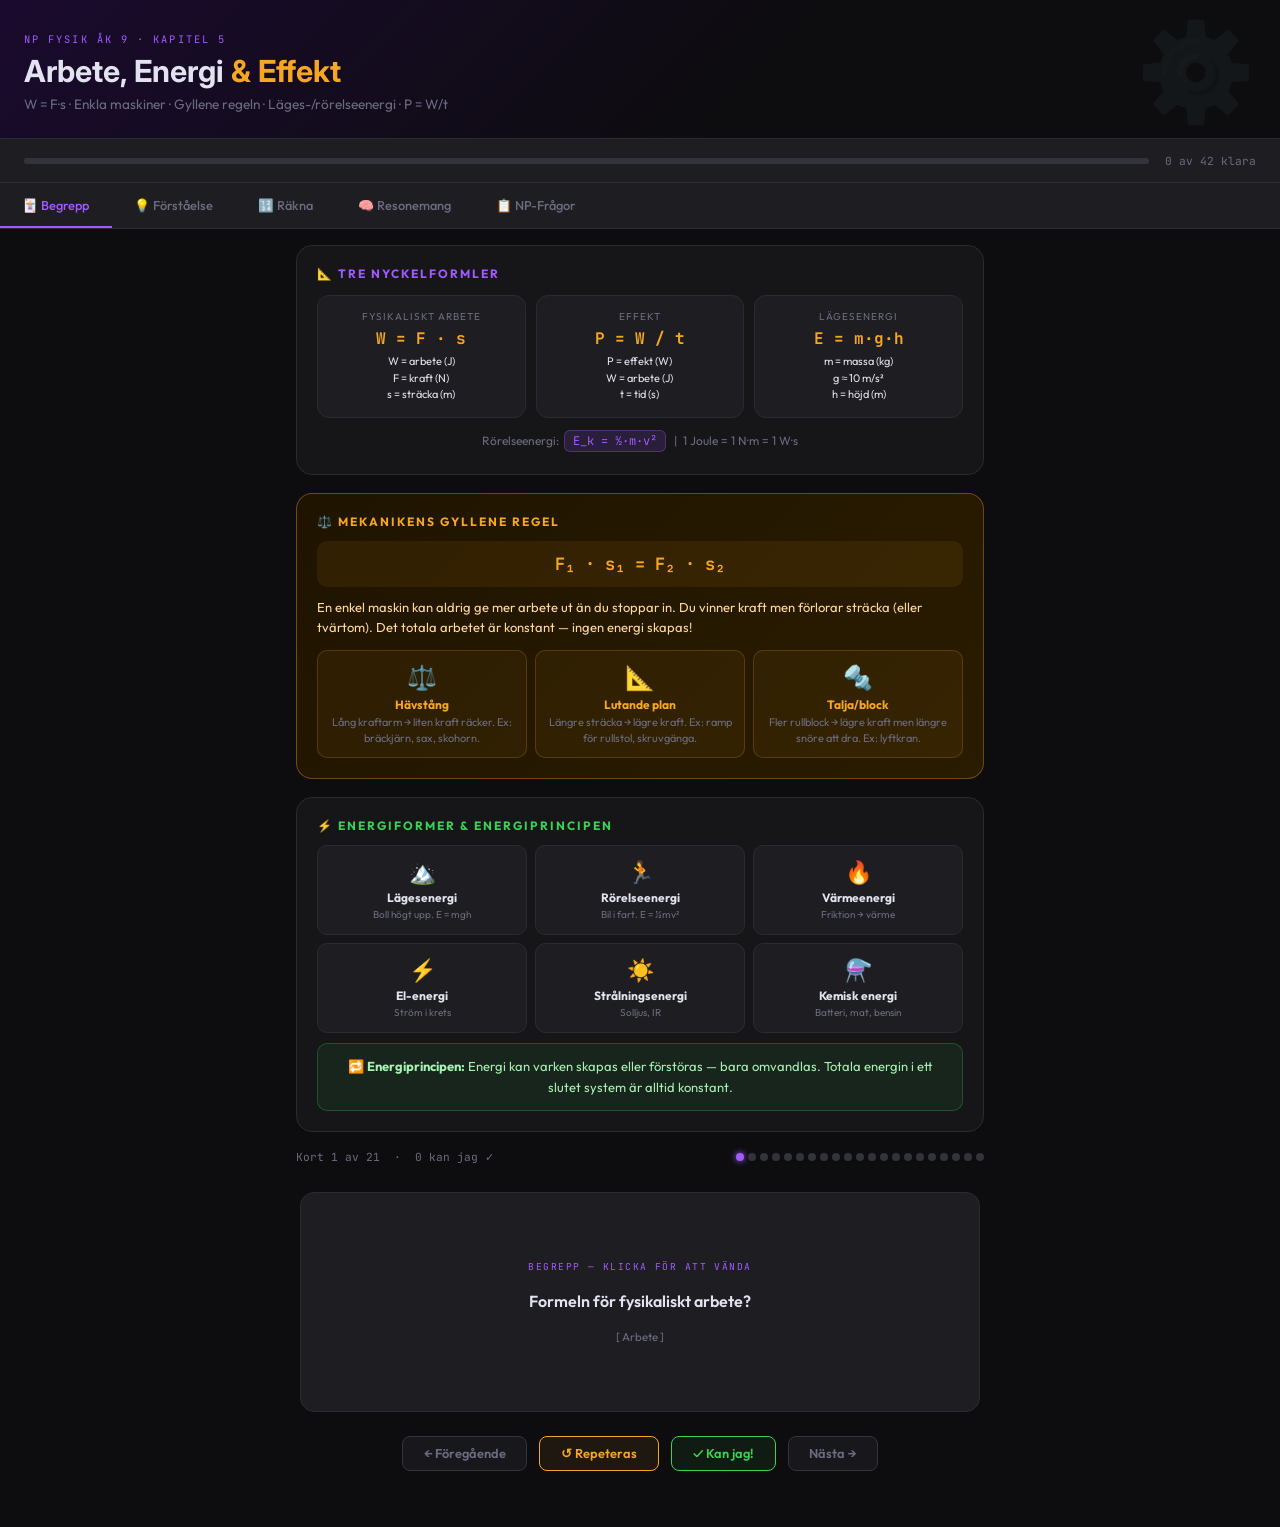
==== fysik_arbete_energi.html @ 6e1cfc60 "Fysik kapitel 1–6: enhetlig header som kapitel 7–9 Samma chapter-tag, rubrik/undertext, vattenstämpe" ====
<!DOCTYPE html>
<html lang="sv">
<head>
<meta charset="UTF-8">
<meta name="viewport" content="width=device-width, initial-scale=1.0">
<title>Arbete, Energi & Effekt — NP Fysik åk 9</title>
<link href="https://fonts.googleapis.com/css2?family=Inter:wght@400;500;600;700&family=Outfit:wght@300;400;600;700;900&family=JetBrains+Mono:wght@400;700&display=swap" rel="stylesheet">
<style>
:root{
  --bg:#0d0d0f;--surface:#161618;--card:#1e1e22;--border:#2a2a32;
  --accent:#a259ff;--accent2:#f5a623;--accent3:#39d353;
  --bad:#ff4d6d;--text:#e2e2f0;--muted:#6b6b80;
  --good:#39d353;--warn:#f5a623;
  --mono:'JetBrains Mono',monospace;--card2:#18181c;--border2:#33333c;
}
*{margin:0;padding:0;box-sizing:border-box}
body{font-family:'Outfit',sans-serif;background:var(--bg);color:var(--text);min-height:100vh}

/* HEADER (samma mönster som kapitel 7–9) */
.header{background:linear-gradient(135deg,#1a0a2e 0%,var(--bg) 60%);border-bottom:1px solid var(--border);padding:2rem 1.5rem 1.5rem;position:relative;overflow:hidden;z-index:1}
.header::before{content:'⚙️';position:absolute;right:1.5rem;top:50%;transform:translateY(-50%);font-size:6rem;opacity:.06;pointer-events:none}
.chapter-tag{font-family:'JetBrains Mono',var(--mono);font-size:.65rem;letter-spacing:.2em;color:var(--accent);text-transform:uppercase;margin-bottom:.5rem}
.header h1{font-family:'Inter','Outfit',sans-serif;font-size:1.9rem;font-weight:700;color:var(--text);margin-bottom:.3rem;line-height:1.15}
.header h1 span{color:var(--accent2)}
.header p{font-size:.85rem;color:var(--muted);line-height:1.5}

.progress-wrap{padding:.9rem 1.5rem;background:var(--card);border-bottom:1px solid var(--border);display:flex;align-items:center;gap:1rem;position:relative;z-index:1}
.progress-bar-bg{flex:1;height:6px;background:var(--border2);border-radius:3px;overflow:hidden}
.progress-bar-fg{height:100%;background:linear-gradient(90deg,var(--accent),var(--accent2));border-radius:3px;transition:width .4s ease;width:0%}
#progressText{font-family:'JetBrains Mono',var(--mono);font-size:.7rem;color:var(--muted);white-space:nowrap}

.tabs{display:flex;background:var(--card);border-bottom:1px solid var(--border);overflow-x:auto;scrollbar-width:none}
.tabs::-webkit-scrollbar{display:none}
.tab-btn{flex-shrink:0;padding:.85rem 1.4rem;border:none;background:transparent;color:var(--muted);cursor:pointer;font-family:'Outfit',sans-serif;font-size:.8rem;font-weight:500;border-bottom:2px solid transparent;transition:all .15s;white-space:nowrap;display:flex;align-items:center;gap:.4rem}
.tab-btn:hover{color:var(--text)}
.tab-btn.active{color:var(--accent);border-bottom-color:var(--accent)}
.tab-count{font-family:'JetBrains Mono',var(--mono);font-size:.65rem;background:var(--border2);padding:.1rem .4rem;border-radius:10px}
.tab-btn.active .tab-count{background:color-mix(in srgb,var(--accent) 22%,transparent);color:var(--accent)}

.section{display:none;padding:16px;max-width:720px;margin:0 auto}
.section.active{display:block}

/* FORMULA BOX */
.fbox{background:var(--surface);border:1px solid var(--border);border-radius:16px;padding:20px;margin-bottom:18px}
.fbox h3{font-size:12px;font-weight:700;color:var(--accent);letter-spacing:2px;text-transform:uppercase;margin-bottom:14px}
.fgrid{display:grid;grid-template-columns:repeat(3,1fr);gap:10px}
.fitem{background:var(--card);border:1px solid var(--border);border-radius:12px;padding:14px;text-align:center}
.fmain{font-family:'JetBrains Mono',monospace;font-size:16px;font-weight:700;color:var(--accent2);margin-bottom:4px}
.fname{font-size:10px;color:var(--muted);text-transform:uppercase;letter-spacing:1px;margin-bottom:5px}
.fexpl{font-size:11px;color:var(--text);line-height:1.5}
.fc{display:inline-block;background:rgba(162,89,255,.15);border:1px solid rgba(162,89,255,.3);border-radius:6px;padding:2px 8px;font-family:'JetBrains Mono',monospace;font-size:12px;color:var(--accent);margin:2px}

/* GOLDEN RULE BOX */
.golden{background:linear-gradient(135deg,#1f1400,#2a1c00);border:1px solid rgba(245,166,35,.35);border-radius:16px;padding:20px;margin-bottom:18px}
.golden h3{font-size:12px;font-weight:700;color:var(--accent2);letter-spacing:2px;text-transform:uppercase;margin-bottom:12px}
.golden-rule{font-size:17px;font-weight:700;color:var(--accent2);text-align:center;padding:12px;background:rgba(245,166,35,.08);border-radius:10px;margin-bottom:10px;font-family:'JetBrains Mono',monospace}
.machine-row{display:flex;gap:8px;flex-wrap:wrap;margin-top:10px}
.machine{flex:1;min-width:130px;background:rgba(245,166,35,.06);border:1px solid rgba(245,166,35,.2);border-radius:10px;padding:11px;text-align:center}
.m-icon{font-size:24px;margin-bottom:5px}
.m-name{font-size:12px;font-weight:700;color:var(--accent2);margin-bottom:3px}
.m-desc{font-size:11px;color:var(--muted);line-height:1.4}

/* ENERGY FORMS */
.ebox{background:var(--surface);border:1px solid var(--border);border-radius:16px;padding:20px;margin-bottom:18px}
.ebox h3{font-size:12px;font-weight:700;color:var(--accent3);letter-spacing:2px;text-transform:uppercase;margin-bottom:12px}
.eforms{display:grid;grid-template-columns:repeat(3,1fr);gap:8px}
.eform{background:var(--card);border:1px solid var(--border);border-radius:10px;padding:12px;text-align:center}
.ef-icon{font-size:22px;margin-bottom:4px}
.ef-name{font-size:12px;font-weight:700;margin-bottom:3px}
.ef-ex{font-size:10px;color:var(--muted);line-height:1.4}
.eprinc{background:rgba(57,211,83,.08);border:1px solid rgba(57,211,83,.25);border-radius:10px;padding:12px 14px;margin-top:10px;font-size:13px;color:#a8f0b3;line-height:1.6;text-align:center}

/* CARDS */
.stats-row{display:flex;gap:8px;margin-bottom:16px;flex-wrap:wrap}
.stat{background:var(--card);border:1px solid var(--border);border-radius:10px;padding:12px 16px;flex:1;min-width:80px;text-align:center}
.stat-val{font-size:24px;font-weight:900;font-family:'JetBrains Mono',monospace}
.stat-lbl{font-size:10px;color:var(--muted);margin-top:2px;text-transform:uppercase;letter-spacing:1px}
.card-meta{display:flex;justify-content:space-between;align-items:center;margin-bottom:1rem}
.card-meta-left{font-family:var(--mono);font-size:.7rem;color:var(--muted)}
.card-progress-dots{display:flex;gap:4px;flex-wrap:wrap;max-width:320px;justify-content:flex-end}
.dot{width:8px;height:8px;border-radius:50%;background:var(--border2);transition:background .2s}
.dot.good{background:var(--good)}
.dot.skip{background:var(--warn)}
.dot.current{background:var(--accent);box-shadow:0 0 6px var(--accent)}
.flashcard-scene{perspective:1000px;width:100%;max-width:680px;height:220px;margin:0 auto 1.5rem;cursor:pointer}
.flashcard-inner{width:100%;height:100%;position:relative;transform-style:preserve-3d;transition:transform .45s cubic-bezier(.4,0,.2,1)}
.flashcard-inner.flipped{transform:rotateY(180deg)}
.card-side{position:absolute;inset:0;backface-visibility:hidden;-webkit-backface-visibility:hidden;border-radius:14px;border:1px solid var(--border);display:flex;flex-direction:column;align-items:center;justify-content:center;padding:2rem;text-align:center}
.card-front{background:var(--card)}
.card-back{background:var(--card2);transform:rotateY(180deg)}
.card-side-label{font-family:var(--mono);font-size:.6rem;letter-spacing:.15em;text-transform:uppercase;color:var(--muted);margin-bottom:1rem}
.card-front .card-side-label{color:var(--accent)}
.card-text{font-size:1rem;font-weight:600;line-height:1.5;color:var(--text);white-space:pre-line}
.card-back .card-text{font-size:.88rem;font-weight:400;color:#cbd5e1}
.card-hint{margin-top:1rem;font-size:.72rem;color:var(--muted)}
.card-actions{display:flex;gap:.75rem;justify-content:center;margin-bottom:2.5rem;flex-wrap:wrap}
.card-btn{font-family:'Outfit',sans-serif;font-size:.8rem;font-weight:600;padding:.55rem 1.3rem;border-radius:8px;border:1px solid var(--border2);background:var(--card2);color:var(--muted);cursor:pointer;transition:all .15s;display:flex;align-items:center;gap:.4rem}
.card-btn:hover{color:var(--text);border-color:#3a4562}
.card-btn.good{border-color:var(--good);color:var(--good);background:rgba(57,211,83,.07)}
.card-btn.good:hover{background:rgba(57,211,83,.15)}
.card-btn.skip{border-color:var(--warn);color:var(--warn);background:rgba(245,166,35,.07)}
.card-btn.skip:hover{background:rgba(245,166,35,.15)}
.repeat-toolbar{display:flex;flex-wrap:wrap;gap:.5rem;justify-content:center;align-items:center;margin-bottom:.75rem}
.repeat-queue-btn{border-color:var(--warn)!important;color:var(--warn)!important;background:rgba(234,179,8,.08)!important}
.repeat-queue-btn:hover{background:rgba(234,179,8,.15)!important}
.repeat-mode-strip{display:none;max-width:680px;margin:0 auto .6rem;padding:.35rem .75rem;border-radius:8px;border:1px solid rgba(234,179,8,.35);background:rgba(234,179,8,.06);font-family:var(--mono);font-size:.65rem;letter-spacing:.06em;text-align:center;color:var(--warn)}

/* FÖRSTÅELSE / NP */
.fq-card{background:var(--card);border:1px solid var(--border);border-radius:16px;padding:20px;margin-bottom:14px}
.fq-num{font-size:11px;font-weight:700;letter-spacing:1px;color:var(--muted);text-transform:uppercase;margin-bottom:6px}
.fq-q{font-weight:700;font-size:15px;line-height:1.5;margin-bottom:12px}
.fq-opts{display:flex;flex-direction:column;gap:6px}
.fq-opt{background:var(--surface);border:1px solid var(--border);border-radius:10px;padding:10px 14px;cursor:pointer;font-size:13px;text-align:left;color:var(--text);font-family:'Outfit',sans-serif;transition:all .2s;width:100%}
.fq-opt:hover:not(:disabled){border-color:var(--accent);background:rgba(162,89,255,.08)}
.fq-opt.correct{background:rgba(57,211,83,.15);border-color:var(--accent3);color:var(--accent3)}
.fq-opt.wrong{background:rgba(255,77,109,.12);border-color:var(--bad);color:var(--bad)}
.fq-feedback{margin-top:10px;padding:10px 14px;border-radius:10px;font-size:13px;line-height:1.5;display:none}
.fq-feedback.show{display:block}
.fq-feedback.ok{background:rgba(57,211,83,.1);border-left:3px solid var(--accent3);color:#a8f0b3}
.fq-feedback.err{background:rgba(255,77,109,.1);border-left:3px solid var(--bad);color:#ffb3c1}

/* RÄKNA */
.calc-card{background:var(--card);border:1px solid var(--border);border-radius:16px;padding:20px;margin-bottom:14px}
.calc-q{font-weight:700;font-size:15px;margin-bottom:14px;line-height:1.5}
.calc-input{display:flex;gap:8px;align-items:center;flex-wrap:wrap}
.calc-inp{background:var(--surface);border:1px solid var(--border);color:var(--text);border-radius:8px;padding:9px 14px;font-family:'JetBrains Mono',monospace;font-size:14px;width:130px;outline:none}
.calc-inp:focus{border-color:var(--accent)}
.calc-unit{color:var(--muted);font-size:13px}
.btn-check{background:var(--accent);color:#fff;border:none;border-radius:8px;padding:9px 18px;cursor:pointer;font-family:'Outfit',sans-serif;font-weight:700;font-size:13px}
.calc-result{margin-top:10px;padding:10px 14px;border-radius:10px;font-size:13px;display:none}
.calc-result.show{display:block}
.calc-result.ok{background:rgba(57,211,83,.1);border-left:3px solid var(--accent3);color:#a8f0b3}
.calc-result.err{background:rgba(255,77,109,.1);border-left:3px solid var(--bad);color:#ffb3c1}

/* RESONEMANG */
.res-card{background:var(--card);border:1px solid var(--border);border-radius:16px;padding:22px;margin-bottom:16px}
.res-badge{display:inline-block;font-size:10px;font-weight:700;letter-spacing:2px;text-transform:uppercase;padding:3px 8px;border-radius:4px;margin-bottom:10px}
.res-badge.np{background:rgba(162,89,255,.2);color:var(--accent)}
.res-badge.res{background:rgba(245,166,35,.2);color:var(--accent2)}
.res-q{font-weight:700;font-size:15px;line-height:1.5;margin-bottom:12px}
.res-context{background:var(--surface);border-left:3px solid var(--accent2);border-radius:0 8px 8px 0;padding:12px 14px;margin-bottom:14px;font-size:13px;color:#ffd9a0;line-height:1.6}
.res-steps{display:flex;flex-direction:column;gap:8px;margin-bottom:12px}
.res-step{background:var(--surface);border:1px solid var(--border);border-radius:10px;padding:12px 14px}
.res-step label{font-size:12px;font-weight:700;color:var(--muted);display:block;margin-bottom:6px;letter-spacing:1px;text-transform:uppercase}
.res-textarea{width:100%;background:transparent;border:none;color:var(--text);font-family:'Outfit',sans-serif;font-size:13px;resize:none;outline:none;min-height:60px;line-height:1.6}
.btn-model{background:transparent;border:1px solid var(--accent2);color:var(--accent2);padding:8px 16px;border-radius:8px;cursor:pointer;font-family:'Outfit',sans-serif;font-size:12px;font-weight:700;transition:all .2s}
.btn-model:hover{background:rgba(245,166,35,.1)}
.model-ans{margin-top:10px;background:rgba(245,166,35,.05);border:1px solid rgba(245,166,35,.2);border-radius:10px;padding:14px;font-size:13px;line-height:1.6;display:none}
.model-ans.show{display:block}
.model-ans h4{color:var(--accent2);font-size:11px;font-weight:700;letter-spacing:1px;text-transform:uppercase;margin-bottom:8px}
.grade-row{display:flex;gap:6px;flex-wrap:wrap;margin-top:8px}
.grade{font-size:11px;font-weight:700;padding:4px 10px;border-radius:6px}
.grade-e{background:rgba(162,89,255,.2);color:var(--accent)}
.grade-c{background:rgba(245,166,35,.2);color:var(--accent2)}
.grade-a{background:rgba(57,211,83,.2);color:var(--accent3)}

.np-card{background:linear-gradient(135deg,#12091f,#1a1030);border:1px solid rgba(162,89,255,.35);border-radius:16px;padding:22px;margin-bottom:16px}
.np-header{display:flex;align-items:center;gap:10px;margin-bottom:14px}
.np-logo{background:var(--accent);color:#fff;font-weight:900;font-size:11px;padding:4px 8px;border-radius:6px;letter-spacing:1px}
.np-year{color:var(--muted);font-size:12px}
.np-q{font-weight:700;font-size:15px;line-height:1.5;margin-bottom:10px}
.np-table{width:100%;border-collapse:collapse;font-size:13px;margin:10px 0 14px}
.np-table th{background:rgba(255,255,255,.05);padding:8px 12px;text-align:left;font-size:11px;letter-spacing:1px;color:var(--muted);font-weight:700;text-transform:uppercase}
.np-table td{padding:10px 12px;border-bottom:1px solid var(--border)}
.np-table tr:last-child td{border-bottom:none}

@media(max-width:600px){.header h1{font-size:1.5rem}}
@media(max-width:500px){.fgrid{grid-template-columns:1fr 1fr}.eforms{grid-template-columns:1fr 1fr}.machine-row{flex-direction:column}}
</style>
</head>
<body>

<div class="header">
  <div class="chapter-tag">NP Fysik åk 9 · Kapitel 5</div>
  <h1>Arbete, Energi <span>&amp; Effekt</span></h1>
  <p>W = F·s · Enkla maskiner · Gyllene regeln · Läges-/rörelseenergi · P = W/t</p>
</div>

<div class="progress-wrap">
  <div class="progress-bar-bg"><div class="progress-bar-fg" id="mainProgress"></div></div>
  <span id="progressText">0 av 48 klara</span>
</div>

<div class="tabs">
  <button class="tab-btn active" onclick="showTab('begrepp',event)">🃏 Begrepp</button>
  <button class="tab-btn" onclick="showTab('forstaaelse',event)">💡 Förståelse</button>
  <button class="tab-btn" onclick="showTab('rakna',event)">🔢 Räkna</button>
  <button class="tab-btn" onclick="showTab('resonemang',event)">🧠 Resonemang</button>
  <button class="tab-btn" onclick="showTab('np',event)">📋 NP-Frågor</button>
</div>

<!-- ===== BEGREPP ===== -->
<div class="section active" id="sec-begrepp">
  <!-- FORMULAS -->
  <div class="fbox">
    <h3>📐 Tre nyckelformler</h3>
    <div class="fgrid">
      <div class="fitem">
        <div class="fname">Fysikaliskt arbete</div>
        <div class="fmain">W = F · s</div>
        <div class="fexpl">W = arbete (J)<br>F = kraft (N)<br>s = sträcka (m)</div>
      </div>
      <div class="fitem">
        <div class="fname">Effekt</div>
        <div class="fmain">P = W / t</div>
        <div class="fexpl">P = effekt (W)<br>W = arbete (J)<br>t = tid (s)</div>
      </div>
      <div class="fitem">
        <div class="fname">Lägesenergi</div>
        <div class="fmain">E = m·g·h</div>
        <div class="fexpl">m = massa (kg)<br>g ≈ 10 m/s²<br>h = höjd (m)</div>
      </div>
    </div>
    <div style="margin-top:10px;font-size:12px;color:var(--muted);text-align:center">
      Rörelseenergi: <span class="fc">E_k = ½·m·v²</span> &nbsp;|&nbsp; 1 Joule = 1 N·m = 1 W·s
    </div>
  </div>

  <!-- GYLLENE REGELN -->
  <div class="golden">
    <h3>⚖️ Mekanikens gyllene regel</h3>
    <div class="golden-rule">F₁ · s₁ = F₂ · s₂</div>
    <p style="font-size:13px;color:#ffd9a0;line-height:1.6;margin-bottom:12px">
      En enkel maskin kan aldrig ge mer arbete ut än du stoppar in. Du vinner kraft men förlorar sträcka (eller tvärtom). Det totala arbetet är konstant — ingen energi skapas!
    </p>
    <div class="machine-row">
      <div class="machine">
        <div class="m-icon">⚖️</div>
        <div class="m-name">Hävstång</div>
        <div class="m-desc">Lång kraftarm → liten kraft räcker. Ex: bräckjärn, sax, skohorn.</div>
      </div>
      <div class="machine">
        <div class="m-icon">📐</div>
        <div class="m-name">Lutande plan</div>
        <div class="m-desc">Längre sträcka → lägre kraft. Ex: ramp för rullstol, skruvgänga.</div>
      </div>
      <div class="machine">
        <div class="m-icon">🔩</div>
        <div class="m-name">Talja/block</div>
        <div class="m-desc">Fler rullblock → lägre kraft men längre snöre att dra. Ex: lyftkran.</div>
      </div>
    </div>
  </div>

  <!-- ENERGIFORMER -->
  <div class="ebox">
    <h3>⚡ Energiformer &amp; energiprincipen</h3>
    <div class="eforms">
      <div class="eform"><div class="ef-icon">🏔️</div><div class="ef-name">Lägesenergi</div><div class="ef-ex">Boll högt upp. E = mgh</div></div>
      <div class="eform"><div class="ef-icon">🏃</div><div class="ef-name">Rörelseenergi</div><div class="ef-ex">Bil i fart. E = ½mv²</div></div>
      <div class="eform"><div class="ef-icon">🔥</div><div class="ef-name">Värmeenergi</div><div class="ef-ex">Friktion → värme</div></div>
      <div class="eform"><div class="ef-icon">⚡</div><div class="ef-name">El-energi</div><div class="ef-ex">Ström i krets</div></div>
      <div class="eform"><div class="ef-icon">☀️</div><div class="ef-name">Strålningsenergi</div><div class="ef-ex">Solljus, IR</div></div>
      <div class="eform"><div class="ef-icon">⚗️</div><div class="ef-name">Kemisk energi</div><div class="ef-ex">Batteri, mat, bensin</div></div>
    </div>
    <div class="eprinc">🔁 <strong>Energiprincipen:</strong> Energi kan varken skapas eller förstöras — bara omvandlas. Totala energin i ett slutet system är alltid konstant.</div>
  </div>

  <div class="card-meta">
    <div class="card-meta-left">Kort <span id="cardIdx">1</span> av <span id="cardTotal">21</span> &nbsp;·&nbsp; <span id="cardGoodCount">0</span> kan jag ✓</div>
    <div class="card-progress-dots" id="dotRow"></div>
  </div>

  <div class="repeat-toolbar">
    <button type="button" class="card-btn repeat-queue-btn" id="btnEnterRepeat" onclick="enterRepeatMode()" style="display:none">↺ Öva repeteras (<span id="skipCount">0</span> st)</button>
    <button type="button" class="card-btn" id="btnShowAll" onclick="exitRepeatMode()" style="display:none">Visa alla kort</button>
  </div>

  <div class="repeat-mode-strip" id="repeatModeStrip" aria-live="polite">Repetera-läge · <span id="repeatLeftCount">0</span> kvar</div>

  <div class="flashcard-scene" onclick="flipCard()">
    <div class="flashcard-inner" id="fcInner">
      <div class="card-side card-front">
        <div class="card-side-label">Begrepp — klicka för att vända</div>
        <div class="card-text" id="fcFront">...</div>
        <div class="card-hint" id="fcHint"></div>
      </div>
      <div class="card-side card-back">
        <div class="card-side-label">Förklaring</div>
        <div class="card-text" id="fcBack">...</div>
      </div>
    </div>
  </div>

  <div class="card-actions">
    <button class="card-btn" onclick="prevCard()">← Föregående</button>
    <button class="card-btn skip" onclick="markCard('skip')">↺ Repeteras</button>
    <button class="card-btn good" onclick="markCard('good')">✓ Kan jag!</button>
    <button class="card-btn" onclick="nextCard()">Nästa →</button>
  </div>
</div>

<!-- ===== FÖRSTÅELSE ===== -->
<div class="section" id="sec-forstaaelse">
  <div class="stats-row" style="margin-top:16px">
    <div class="stat"><div class="stat-val" id="fScore" style="color:var(--accent3)">0</div><div class="stat-lbl">Rätt</div></div>
    <div class="stat"><div class="stat-val" id="fPct" style="color:var(--accent2)">0%</div><div class="stat-lbl">Klart</div></div>
  </div>

  <div class="fq-card">
    <div class="fq-num">Fråga 1</div>
    <div class="fq-q">Du håller en tung väska stilla i handen utan att röra dig. Utför du något fysikaliskt arbete?</div>
    <div class="fq-opts">
      <button class="fq-opt" onclick="fAns(this,false,'F1')">Ja, musklerna arbetar hårt</button>
      <button class="fq-opt" onclick="fAns(this,true,'F1')">Nej — inget fysikaliskt arbete sker eftersom sträckan s = 0 (W = F·s = 0)</button>
      <button class="fq-opt" onclick="fAns(this,false,'F1')">Ja, gravitationskraften utför arbete</button>
      <button class="fq-opt" onclick="fAns(this,false,'F1')">Det beror på vätskans temperatur</button>
    </div>
    <div class="fq-feedback" id="fb-F1"></div>
  </div>

  <div class="fq-card">
    <div class="fq-num">Fråga 2</div>
    <div class="fq-q">En rullstolsramp är längre men flackare än en trappa. Varför är det lättare att köra upp rampen?</div>
    <div class="fq-opts">
      <button class="fq-opt" onclick="fAns(this,false,'F2')">Rampen kräver mindre totalt arbete</button>
      <button class="fq-opt" onclick="fAns(this,true,'F2')">Gyllene regeln: längre sträcka → lägre kraft behövs (samma totala arbete)</button>
      <button class="fq-opt" onclick="fAns(this,false,'F2')">Friktionen är lägre på en ramp</button>
      <button class="fq-opt" onclick="fAns(this,false,'F2')">Gravitationskraften är svagare längs med rampen</button>
    </div>
    <div class="fq-feedback" id="fb-F2"></div>
  </div>

  <div class="fq-card">
    <div class="fq-num">Fråga 3</div>
    <div class="fq-q">En bil bromsar in och stannar. Vad händer med rörelseenergin?</div>
    <div class="fq-opts">
      <button class="fq-opt" onclick="fAns(this,false,'F3')">Den försvinner helt — energi förstörs vid bromsning</button>
      <button class="fq-opt" onclick="fAns(this,false,'F3')">Den omvandlas tillbaka till lägesenergi</button>
      <button class="fq-opt" onclick="fAns(this,true,'F3')">Den omvandlas till värmeenergi i bromsarna (och lite ljud) — energiprincipen gäller</button>
      <button class="fq-opt" onclick="fAns(this,false,'F3')">Den lagras i motorns svänghjul</button>
    </div>
    <div class="fq-feedback" id="fb-F3"></div>
  </div>

  <div class="fq-card">
    <div class="fq-num">Fråga 4</div>
    <div class="fq-q">Två motorer utför samma arbete (1 000 J) men den ena tar 2 s och den andra tar 10 s. Vilken har högre effekt?</div>
    <div class="fq-opts">
      <button class="fq-opt" onclick="fAns(this,true,'F4')">Den snabbare (2 s): P = 1000/2 = 500 W mot 100 W</button>
      <button class="fq-opt" onclick="fAns(this,false,'F4')">Den långsammare — den sparar energi</button>
      <button class="fq-opt" onclick="fAns(this,false,'F4')">Effekten är densamma — arbetet är lika</button>
      <button class="fq-opt" onclick="fAns(this,false,'F4')">Det beror på motorns storlek</button>
    </div>
    <div class="fq-feedback" id="fb-F4"></div>
  </div>

  <div class="fq-card">
    <div class="fq-num">Fråga 5</div>
    <div class="fq-q">En sten kastas uppåt och når sin högsta punkt. Beskriv energiomvandlingen.</div>
    <div class="fq-opts">
      <button class="fq-opt" onclick="fAns(this,false,'F5')">Kemisk energi → elektrisk energi → rörelseenergi</button>
      <button class="fq-opt" onclick="fAns(this,true,'F5')">Rörelseenergi (botten) → lägesenergi (toppen). Omvandlas tillbaka när stenen faller.</button>
      <button class="fq-opt" onclick="fAns(this,false,'F5')">Lägesenergi omvandlas till rörelseenergi under hela uppåtfärden</button>
      <button class="fq-opt" onclick="fAns(this,false,'F5')">Energin förstörs vid högsta punkten (v = 0)</button>
    </div>
    <div class="fq-feedback" id="fb-F5"></div>
  </div>

  <div class="fq-card">
    <div class="fq-num">Fråga 6</div>
    <div class="fq-q">Vad är enheten för arbete och vad är enheten för effekt?</div>
    <div class="fq-opts">
      <button class="fq-opt" onclick="fAns(this,false,'F6')">Arbete: Watt (W) · Effekt: Joule (J)</button>
      <button class="fq-opt" onclick="fAns(this,true,'F6')">Arbete: Joule (J) · Effekt: Watt (W = J/s)</button>
      <button class="fq-opt" onclick="fAns(this,false,'F6')">Arbete: Newton (N) · Effekt: Pascal (Pa)</button>
      <button class="fq-opt" onclick="fAns(this,false,'F6')">Båda mäts i Newton·meter (Nm)</button>
    </div>
    <div class="fq-feedback" id="fb-F6"></div>
  </div>

  <div class="fq-card">
    <div class="fq-num">Fråga 7</div>
    <div class="fq-q">Vad händer med en bols lägesenergi när den rullar utför en backe (friktionsfri)?</div>
    <div class="fq-opts">
      <button class="fq-opt" onclick="fAns(this,false,'F7')">Lägesenergin försvinner</button>
      <button class="fq-opt" onclick="fAns(this,true,'F7')">Lägesenergin omvandlas till rörelseenergi — bollen accelererar. Totala mekaniska energin bevaras.</button>
      <button class="fq-opt" onclick="fAns(this,false,'F7')">Lägesenergin omvandlas till värme p.g.a. tyngdkraften</button>
      <button class="fq-opt" onclick="fAns(this,false,'F7')">Rörelseenergin är konstant i en friktionsfri backe</button>
    </div>
    <div class="fq-feedback" id="fb-F7"></div>
  </div>

  <div class="fq-card">
    <div class="fq-num">Fråga 8</div>
    <div class="fq-q">Vad menas med att en lampa har effekten 60 W?</div>
    <div class="fq-opts">
      <button class="fq-opt" onclick="fAns(this,false,'F8')">Den använder 60 Joule per minut</button>
      <button class="fq-opt" onclick="fAns(this,true,'F8')">Den omvandlar 60 Joule energi varje sekund</button>
      <button class="fq-opt" onclick="fAns(this,false,'F8')">Den har en spänning på 60 Volt</button>
      <button class="fq-opt" onclick="fAns(this,false,'F8')">Den lyser 60 % av sin maximala ljusstyrka</button>
    </div>
    <div class="fq-feedback" id="fb-F8"></div>
  </div>

  <div class="fq-card">
    <div class="fq-num">Fråga 9</div>
    <div class="fq-q">En person använder ett bräckjärn (hävstång) för att lyfta ett tungt lock. Hävarmens kraftarm är 4× längre än motståndsarmen. Hur förändras kraften?</div>
    <div class="fq-opts">
      <button class="fq-opt" onclick="fAns(this,false,'F9')">Kraften fördubblas</button>
      <button class="fq-opt" onclick="fAns(this,true,'F9')">Kraften blir 4× mindre — men man måste trycka 4× längre sträcka (gyllene regeln)</button>
      <button class="fq-opt" onclick="fAns(this,false,'F9')">Kraften är oförändrad</button>
      <button class="fq-opt" onclick="fAns(this,false,'F9')">Kraften ökar med 4× och sträckan ökar också</button>
    </div>
    <div class="fq-feedback" id="fb-F9"></div>
  </div>

  <div class="fq-card">
    <div class="fq-num">Fråga 10</div>
    <div class="fq-q">Varför blir bromsar varma vid inbromsning?</div>
    <div class="fq-opts">
      <button class="fq-opt" onclick="fAns(this,false,'F10')">Bromsvätska reagerar kemiskt med metallen</button>
      <button class="fq-opt" onclick="fAns(this,true,'F10')">Rörelseenergi omvandlas till värmeenergi via friktion i bromsbeläggen — energiprincipen</button>
      <button class="fq-opt" onclick="fAns(this,false,'F10')">Elektrisk energi från motorn värmer bromsarna</button>
      <button class="fq-opt" onclick="fAns(this,false,'F10')">Luftmotstånd värmer bromsarnas yta</button>
    </div>
    <div class="fq-feedback" id="fb-F10"></div>
  </div>

  <div class="fq-card">
    <div class="fq-num">Fråga 11</div>
    <div class="fq-q">Vad är skillnaden mellan energi och effekt?</div>
    <div class="fq-opts">
      <button class="fq-opt" onclick="fAns(this,false,'F11')">Det är samma sak, bara olika enheter</button>
      <button class="fq-opt" onclick="fAns(this,true,'F11')">Energi är total mängd (J), effekt är hur snabbt den omvandlas (W = J/s)</button>
      <button class="fq-opt" onclick="fAns(this,false,'F11')">Effekt mäter lagrad energi, energi mäter förbrukad</button>
      <button class="fq-opt" onclick="fAns(this,false,'F11')">Energi gäller bara elektriska sammanhang</button>
    </div>
    <div class="fq-feedback" id="fb-F11"></div>
  </div>

  <div class="fq-card">
    <div class="fq-num">Fråga 12</div>
    <div class="fq-q">Vad menas med mekanisk energi?</div>
    <div class="fq-opts">
      <button class="fq-opt" onclick="fAns(this,false,'F12')">Enbart rörelseenergin hos ett föremål</button>
      <button class="fq-opt" onclick="fAns(this,true,'F12')">Summan av lägesenergi + rörelseenergi. Bevaras i ett friktionsfritt system.</button>
      <button class="fq-opt" onclick="fAns(this,false,'F12')">Energin som frigörs vid kemiska reaktioner</button>
      <button class="fq-opt" onclick="fAns(this,false,'F12')">Elektrisk energi omvandlad via en motor</button>
    </div>
    <div class="fq-feedback" id="fb-F12"></div>
  </div>
</div>

<!-- ===== RÄKNA ===== -->
<div class="section" id="sec-rakna">
  <div style="margin-top:16px;margin-bottom:16px;background:rgba(162,89,255,.08);border:1px solid rgba(162,89,255,.25);border-radius:12px;padding:14px;font-size:13px;line-height:1.9;color:#d4b8ff">
    <strong>📐 Formler:</strong><br>
    <span class="fc">W = F · s</span> arbete (J) = kraft (N) × sträcka (m)<br>
    <span class="fc">P = W / t</span> effekt (W) = arbete (J) / tid (s)<br>
    <span class="fc">E_läges = m · g · h</span> g = 10 m/s²<br>
    <span class="fc">F₁·s₁ = F₂·s₂</span> gyllene regeln
  </div>

  <div class="calc-card">
    <div class="fq-num">Räkneuppgift 1</div>
    <div class="calc-q">Du drar en låda med kraften 50 N över 4 meter. Hur stort är det utförda arbetet?</div>
    <div class="calc-input">
      <input type="number" class="calc-inp" id="r1" placeholder="?">
      <span class="calc-unit">J</span>
      <button class="btn-check" onclick="chk('r1',200,'r1-res','✅ Rätt! W = F·s = 50×4 = 200 J','❌ Fel. W = F · s = 50 N × 4 m = 200 J',2)">Kontrollera</button>
    </div>
    <div class="calc-result" id="r1-res"></div>
  </div>

  <div class="calc-card">
    <div class="fq-num">Räkneuppgift 2</div>
    <div class="calc-q">En hiss lyfter 800 N (en person) 3 meter på 5 sekunder. Hur stor är hissens effekt?</div>
    <div class="calc-input">
      <input type="number" class="calc-inp" id="r2" placeholder="?">
      <span class="calc-unit">W</span>
      <button class="btn-check" onclick="chk('r2',480,'r2-res','✅ Rätt! W = 800×3 = 2400 J, P = 2400/5 = 480 W','❌ Fel. W = 800×3 = 2400 J → P = W/t = 2400/5 = 480 W',5)">Kontrollera</button>
    </div>
    <div class="calc-result" id="r2-res"></div>
  </div>

  <div class="calc-card">
    <div class="fq-num">Räkneuppgift 3</div>
    <div class="calc-q">En sten (massa 2 kg) ligger 5 m högt. Hur stor är dess lägesenergi? (g = 10)</div>
    <div class="calc-input">
      <input type="number" class="calc-inp" id="r3" placeholder="?">
      <span class="calc-unit">J</span>
      <button class="btn-check" onclick="chk('r3',100,'r3-res','✅ Rätt! E = mgh = 2×10×5 = 100 J','❌ Fel. E_läges = m·g·h = 2×10×5 = 100 J',1)">Kontrollera</button>
    </div>
    <div class="calc-result" id="r3-res"></div>
  </div>

  <div class="calc-card">
    <div class="fq-num">Räkneuppgift 4</div>
    <div class="calc-q">Gyllene regeln: Du vill lyfta 400 N med en hävstång. Kraftarmen är 2 m, motståndsarmen 0,5 m. Hur stor kraft behöver du?</div>
    <div class="calc-input">
      <input type="number" class="calc-inp" id="r4" placeholder="?">
      <span class="calc-unit">N</span>
      <button class="btn-check" onclick="chk('r4',100,'r4-res','✅ Rätt! F₁·s₁ = F₂·s₂ → F₁·2 = 400·0,5 → F₁ = 100 N','❌ Fel. F₁·2 = 400·0,5 → F₁ = 200/2 = 100 N',2)">Kontrollera</button>
    </div>
    <div class="calc-result" id="r4-res"></div>
  </div>

  <div class="calc-card">
    <div class="fq-num">Räkneuppgift 5</div>
    <div class="calc-q">En motor med effekten 200 W arbetar i 30 sekunder. Hur mycket arbete utförs?</div>
    <div class="calc-input">
      <input type="number" class="calc-inp" id="r5" placeholder="?">
      <span class="calc-unit">J</span>
      <button class="btn-check" onclick="chk('r5',6000,'r5-res','✅ Rätt! W = P·t = 200×30 = 6000 J','❌ Fel. W = P · t = 200 W × 30 s = 6000 J',10)">Kontrollera</button>
    </div>
    <div class="calc-result" id="r5-res"></div>
  </div>
</div>

<!-- ===== RESONEMANG ===== -->
<div class="section" id="sec-resonemang">

  <div class="res-card">
    <span class="res-badge np">NP-liknande</span>
    <div class="res-q">🔧 Blocknyckel — vem behöver minst kraft?</div>
    <div class="res-context">Cornelia, Päivi och Meja ska dra åt en mutter med en blocknyckel. De håller handen på olika ställen: Cornelia nära muttern, Päivi i mitten, Meja längst ut på skaftet. Vem behöver minst kraft?</div>
    <div class="res-steps">
      <div class="res-step">
        <label>Vilket fysikaliskt samband avgör detta?</label>
        <textarea class="res-textarea" placeholder="Vilken formel/princip är relevant?"></textarea>
      </div>
      <div class="res-step">
        <label>Förklara med hävstångsprincipen</label>
        <textarea class="res-textarea" placeholder="Kraftarm, hävarm... vad händer när kraftarmen är längre?"></textarea>
      </div>
      <div class="res-step">
        <label>Slutsats — vem av de tre behöver minst kraft?</label>
        <textarea class="res-textarea" placeholder="Motivera svaret..."></textarea>
      </div>
    </div>
    <button class="btn-model" onclick="showModel('block')">Visa modellsvar</button>
    <div class="model-ans" id="ma-block">
      <h4>✅ Modellsvar (NP-nivå)</h4>
      <p><strong>Samband:</strong> Hävstångsprincipen / gyllene regeln: F₁ · s₁ = F₂ · s₂. Motståndet (mutter) är konstant. Kraftarmen (avstånd hand–stödpunkt) avgör hur mycket kraft som krävs.</p>
      <p style="margin-top:6px"><strong>Resonemang:</strong> Längre kraftarm → lägre kraft behövs för samma vridmoment. Meja håller längst ut → störst kraftarm → minst kraft krävs.</p>
      <p style="margin-top:6px"><strong>Slutsats:</strong> Meja behöver minst kraft eftersom hennes hand sitter längst ifrån muttern (fulcrum), vilket ger den längsta kraftarmen.</p>
      <div class="grade-row">
        <span class="grade grade-e">E: Meja nämns korrekt</span>
        <span class="grade grade-c">C: Kopplar till kraftarm/hävstång</span>
        <span class="grade grade-a">A: Fullständig förklaring: F₁·s₁ = F₂·s₂, längre arm → lägre kraft</span>
      </div>
    </div>
  </div>

  <div class="res-card">
    <span class="res-badge res">Resonemang</span>
    <div class="res-q">🎢 Energiomvandlingar på en rutschbana</div>
    <div class="res-context">En 30 kg tung flicka sitter still högst upp på en 5 m hög rutschbana. Hon glider ner och har en hastighet av 8 m/s längst ner (antag att lite energi förloras till friktion).</div>
    <div class="res-steps">
      <div class="res-step">
        <label>Beräkna lägesenergin högst upp (g = 10)</label>
        <textarea class="res-textarea" placeholder="E = m·g·h = ?"></textarea>
      </div>
      <div class="res-step">
        <label>Vad händer med energin under nedfärden?</label>
        <textarea class="res-textarea" placeholder="Beskriv omvandlingen med energiprincipen..."></textarea>
      </div>
      <div class="res-step">
        <label>Varför är hastigheten inte exakt vad man räknar ut av mgh = ½mv²?</label>
        <textarea class="res-textarea" placeholder="Vad tar friktion hand om?"></textarea>
      </div>
    </div>
    <button class="btn-model" onclick="showModel('rutscha')">Visa modellsvar</button>
    <div class="model-ans" id="ma-rutscha">
      <h4>✅ Modellsvar</h4>
      <p><strong>Lägesenergi:</strong> E = mgh = 30 × 10 × 5 = 1 500 J</p>
      <p style="margin-top:6px"><strong>Omvandling:</strong> Lägesenergin omvandlas successivt till rörelseenergi under nedfärden. Om fri från friktion: E_rörelse = ½mv² = ½ × 30 × 64 = 960 J. Differensen (1500 − 960 = 540 J) har omvandlats till värme och ljud via friktion mot banan.</p>
      <p style="margin-top:6px"><strong>Energiprincipen:</strong> Energi förstörs inte — den omvandlas. Totalt: 1 500 J = 960 J (rörelse) + 540 J (värme/ljud).</p>
      <div class="grade-row">
        <span class="grade grade-e">E: Beskriver läges → rörelseenergi</span>
        <span class="grade grade-c">C: Beräknar E=mgh och kopplar till rörelseenergi</span>
        <span class="grade grade-a">A: Energiprincipen, beräkning, förklaring av förluster</span>
      </div>
    </div>
  </div>

  <div class="res-card">
    <span class="res-badge res">Resonemang</span>
    <div class="res-q">🏗️ Varför används en skruvgänga (som en trappa) för att lyfta tungt?</div>
    <div class="res-context">En domkraft använder en skruv för att lyfta en bil. För varje varv man vrider skruvhandtaget stiger bilen bara några millimeter.</div>
    <div class="res-steps">
      <div class="res-step">
        <label>Koppla till mekanikens gyllene regel</label>
        <textarea class="res-textarea" placeholder="Vad är 'sträckan' för handtaget vs. bilen?"></textarea>
      </div>
      <div class="res-step">
        <label>Kan man lyfta en tyngre last än vad man orkar annars?</label>
        <textarea class="res-textarea" placeholder="Ja eller nej och varför?"></textarea>
      </div>
    </div>
    <button class="btn-model" onclick="showModel('skruv')">Visa modellsvar</button>
    <div class="model-ans" id="ma-skruv">
      <h4>✅ Modellsvar</h4>
      <p><strong>Gyllene regeln:</strong> F₁ · s₁ = F₂ · s₂. Handtaget rör sig en lång sträcka (cirkelns omkrets × varv) men bilen lyfts bara millimeter. Lång sträcka in → stor kraft ut (bilen). Handkraften behöver vara liten.</p>
      <p style="margin-top:6px"><strong>Kan man lyfta mer?</strong> Ja! Du kan lyfta en tyngd som är tusentals gånger din handkraft — men du måste vrida handtaget väldigt många varv. Det totala arbetet är detsamma: ingen energi skapas, du sprider ut ansträngningen över lång tid/sträcka.</p>
    </div>
  </div>

  <div class="res-card">
    <span class="res-badge np">NP-liknande</span>
    <div class="res-q">💡 Energieffektivisering — jämför två glödlampor</div>
    <div class="res-context">En vanlig glödlampa (60 W) och en LED-lampa (8 W) ger ungefär samma ljusstyrka. Glödlampan omvandlar 95% av energin till värme och 5% till ljus. LED-lampan omvandlar 80% till ljus och 20% till värme.</div>
    <div class="res-steps">
      <div class="res-step">
        <label>Beräkna hur mycket energi varje lampa använder på 1 timme (3600 s)</label>
        <textarea class="res-textarea" placeholder="W = P·t = ? J för respektive lampa..."></textarea>
      </div>
      <div class="res-step">
        <label>Resonera kring varför LED är bättre ur energisynpunkt</label>
        <textarea class="res-textarea" placeholder="Koppling till effekt, energi och omvandlingsförluster..."></textarea>
      </div>
    </div>
    <button class="btn-model" onclick="showModel('led')">Visa modellsvar</button>
    <div class="model-ans" id="ma-led">
      <h4>✅ Modellsvar</h4>
      <p><strong>Glödlampa:</strong> W = 60 × 3600 = 216 000 J = 216 kJ. Av dessa → 5% = 10 800 J som ljus, 95% = 205 200 J som oanvändbar värme.</p>
      <p style="margin-top:6px"><strong>LED:</strong> W = 8 × 3600 = 28 800 J = 28,8 kJ. Av dessa → 80% = 23 040 J som ljus, 20% = 5 760 J som värme.</p>
      <p style="margin-top:6px"><strong>Slutsats:</strong> LED använder 7,5× mindre energi för samma ljusmängd. Energiprincipen: energin förstörs inte — den omvandlas, men glödlampan slösar med värme. LED är mer energieffektiv (lägre effekt + högre andel nyttig energi).</p>
      <div class="grade-row">
        <span class="grade grade-e">E: LED använder mindre energi</span>
        <span class="grade grade-c">C: Beräknar W = P·t och jämför</span>
        <span class="grade grade-a">A: Beräkning + energiomvandling + energiprincip + slutsats</span>
      </div>
    </div>
  </div>
</div>

<!-- ===== NP-FRÅGOR ===== -->
<div class="section" id="sec-np">
  <div style="margin-top:16px;margin-bottom:16px;background:rgba(162,89,255,.08);border:1px solid rgba(162,89,255,.25);border-radius:12px;padding:14px;font-size:13px;line-height:1.6;color:#d4b8ff">
    <strong>🎯 Riktiga &amp; NP-liknande frågor</strong> — svara alltid med motivering och visa beräkningar!
  </div>

  <div class="np-card">
    <div class="np-header"><span class="np-logo">NP 2016</span><span class="np-year">Delprov A1 · Fråga 10</span></div>
    <div class="np-q">Cornelia, Päivi och Meja ska dra åt en mutter med en blocknyckel. De diskuterar var på blocknyckeln de ska hålla sin hand för att behöva använda så liten kraft som möjligt. Förklara vem som kommer att behöva använda minst kraft för att dra åt muttern.</div>
    <div class="res-steps" style="margin-top:10px">
      <div class="res-step">
        <label>Ditt svar — motivera med hävstångsprincipen</label>
        <textarea class="res-textarea" placeholder="Nämn vem och förklara varför med rätt begrepp..." style="min-height:80px"></textarea>
      </div>
    </div>
    <button class="btn-model" onclick="showModel('np1')">Visa exempelsvar (E/C/A)</button>
    <div class="model-ans" id="ma-np1">
      <h4>✅ Exempelsvar</h4>
      <p><strong>E:</strong> "Meja behöver minst kraft eftersom hon håller längst ut."</p>
      <p style="margin-top:6px"><strong>C:</strong> "Meja håller längst från muttern (störst kraftarm). Hävstångsprincipen: lång kraftarm → liten kraft behövs för att skapa samma vridmoment/kraft på muttern."</p>
      <p style="margin-top:6px"><strong>A:</strong> "Meja. Hävstångsprincipen/gyllene regeln: F₁·s₁ = F₂·s₂. Kraft × hävarm = konstant. Mejas hävarm är längst → krävs minst kraft F₁. Cornelia har kortast hävarm → behöver störst kraft."</p>
    </div>
  </div>

  <div class="np-card">
    <div class="np-header"><span class="np-logo">NP-typ</span><span class="np-year">Flerval</span></div>
    <div class="np-q">En elev lyfter en låda (tyngd 100 N) rakt upp 2 meter på 4 sekunder. Hur stor är effekten?</div>
    <div class="fq-opts" style="margin-top:8px">
      <button class="fq-opt" onclick="fAns(this,false,'NP2')">A. 25 W</button>
      <button class="fq-opt" onclick="fAns(this,true,'NP2')">B. 50 W</button>
      <button class="fq-opt" onclick="fAns(this,false,'NP2')">C. 200 W</button>
      <button class="fq-opt" onclick="fAns(this,false,'NP2')">D. 800 W</button>
    </div>
    <div class="fq-feedback" id="fb-NP2"></div>
  </div>

  <div class="np-card">
    <div class="np-header"><span class="np-logo">NP-typ</span><span class="np-year">Resonemang</span></div>
    <div class="np-q">En rullstolsramp är 6 meter lång och höjer sig 1 meter. En person i rullstol (total tyngd 800 N) körs upp. Hur stor kraft (längs rampen) behövs, om vi bortser från friktion? Förklara kopplingen till gyllene regeln.</div>
    <div class="res-steps" style="margin-top:10px">
      <div class="res-step">
        <label>Beräkning och förklaring</label>
        <textarea class="res-textarea" placeholder="F₁·s₁ = F₂·s₂ → F_ramp × 6 = 800 × 1 → ?" style="min-height:80px"></textarea>
      </div>
    </div>
    <button class="btn-model" onclick="showModel('np3')">Visa modellsvar</button>
    <div class="model-ans" id="ma-np3">
      <h4>✅ Modellsvar</h4>
      <p><strong>Beräkning:</strong> F_ramp × 6 = 800 × 1 → F_ramp = 800/6 ≈ 133 N</p>
      <p style="margin-top:6px"><strong>Gyllene regeln:</strong> Rampen är en enkel maskin (lutande plan). Längre sträcka (6 m) → lägre kraft (133 N) jämfört med direkt lyft (800 N × 1 m). Det totala arbetet är detsamma: 133 × 6 = 800 × 1 = 800 J. Ingen energi skapas eller förstörs.</p>
    </div>
  </div>

  <div class="np-card">
    <div class="np-header"><span class="np-logo">NP-typ</span><span class="np-year">Flerval — energiomvandling</span></div>
    <div class="np-q">En vattenkraftturbin omvandlar energi. Vilken energiomvandling sker?</div>
    <div class="fq-opts" style="margin-top:8px">
      <button class="fq-opt" onclick="fAns(this,false,'NP4')">A. Elektrisk energi → rörelseenergi → lägesenergi</button>
      <button class="fq-opt" onclick="fAns(this,false,'NP4')">B. Kemisk energi → värmeenergi → elektrisk energi</button>
      <button class="fq-opt" onclick="fAns(this,true,'NP4')">C. Lägesenergi → rörelseenergi → elektrisk energi</button>
      <button class="fq-opt" onclick="fAns(this,false,'NP4')">D. Strålningsenergi → rörelseenergi → elektrisk energi</button>
    </div>
    <div class="fq-feedback" id="fb-NP4"></div>
  </div>
</div>

<script>
const STORAGE_KEY = 'fysik_arbete_energi';
const quizItems = Array(21).fill(null);
const allCards=[
  {tag:'Arbete',q:'Formeln för fysikaliskt arbete?',a:'W = F · s\nArbete (Joule) = kraft (Newton) × sträcka (meter)\nArbete utförs bara om föremålet rör sig i kraftens riktning.',hint:'W = F·s, enhet: Joule (J)'},
  {tag:'Arbete',q:'När utförs INGET fysikaliskt arbete?',a:'1. Om föremålet inte rör sig (s = 0)\n2. Om kraften är vinkelrät mot rörelsen\nEx: hålla en väska stilla = inget arbete (s=0), trots muskelansträngning.',hint:'W = F·s → om s=0 är W=0'},
  {tag:'Effekt',q:'Formeln för effekt?',a:'P = W / t\nEffekt (Watt) = arbete (Joule) / tid (sekunder)\nHög effekt = mycket arbete på kort tid.',hint:'1 W = 1 J/s'},
  {tag:'Effekt',q:'Vad är enheten Watt (W)?',a:'Watt = Joule per sekund (J/s). 1 W = 1 J/s.\nEn 100 W lampa omvandlar 100 J energi varje sekund.',hint:'Uppkallad efter James Watt'},
  {tag:'Energi',q:'Vad är lägesenergi?',a:'E_läges = m · g · h\nEnergi som lagras när ett föremål befinner sig på en höjd.\nm=massa (kg), g=10 m/s², h=höjd (m)\nEx: ett 2 kg block på 3 m höjd: E = 2·10·3 = 60 J',hint:'Lagras i höjd'},
  {tag:'Energi',q:'Vad är rörelseenergi?',a:'E_rörelse = ½ · m · v²\nEnergi hos rörliga föremål. Ökar kvadratiskt med hastigheten!\nEx: dubbel hastighet → 4× mer rörelseenergi.',hint:'½mv², observera v²!'},
  {tag:'Energi',q:'Vad är mekanisk energi?',a:'Summan av lägesenergi + rörelseenergi.\nE_mek = E_läges + E_rörelse\nI ett friktionsfritt system är mekanisk energi bevarad (konstant).',hint:'Läges + rörelse'},
  {tag:'Energiprincipen',q:'Vad säger energiprincipen?',a:'Energi kan varken skapas eller förstöras — bara omvandlas från en form till en annan.\nTotala energin i ett slutet system är alltid konstant.',hint:'Naturens viktigaste lag'},
  {tag:'Energiprincipen',q:'Vad händer med rörelseenergin när en bil bromsar?',a:'Rörelseenergin omvandlas till värmeenergi (och lite ljud) via friktion i bromsarna. Energiprincipen: ingen energi försvinner — den omvandlas.',hint:'Bromsarna blir varma'},
  {tag:'Enkla maskiner',q:'Vad säger mekanikens gyllene regel?',a:'F₁ · s₁ = F₂ · s₂\nDen totala energin (arbetet) in = arbetet ut.\nEn maskin kan aldrig ge mer arbete ut än in.\nVinst i kraft → förlust i sträcka (och tvärtom).',hint:'Inget gratis — alltid kompromiss'},
  {tag:'Enkla maskiner',q:'Hur fungerar en hävstång?',a:'En hävstång har en stödpunkt (fulcrum). Kraftarm × kraft = motståndsarm × last.\nLång kraftarm → liten kraft behövs.\nEx: bräckjärn, sax, skottkärra, skohorn.',hint:'Kraftarm × F = motståndsarm × last'},
  {tag:'Enkla maskiner',q:'Hur fungerar ett lutande plan?',a:'En ramp är ett lutande plan. Längre ramp → lägre kraft behövs, men man går längre sträcka. Totalt arbete = detsamma.\nEx: rullstolsramp, lastbrygga, skruvgänga.',hint:'Längre sträcka → lägre kraft'},
  {tag:'Enkla maskiner',q:'Hur fungerar en talja?',a:'En talja (block och tackla) fördelar lasten på flera repdelar. Fler rullblock → lägre kraft men man måste dra längre rep. Ex: lyftkran, segelbåts fall.',hint:'Fler block → lägre kraft, längre rep'},
  {tag:'Enkla maskiner',q:'Vad är en hävarm?',a:'Avståndet från stödpunkten (fulcrum) till den punkt där kraften verkar.\nLängre hävarm → lägre kraft behövs för samma vridmoment.\nEx: skruva med lång nyckel vs. kort.',hint:'Längre arm = lättare'},
  {tag:'Energiformer',q:'Nämn sex energiformer',a:'1. Rörelseenergi (kinetisk)\n2. Lägesenergi (potentiell)\n3. Värmeenergi (termisk)\n4. Elektrisk energi\n5. Strålningsenergi (ljus, IR, UV)\n6. Kemisk energi (batteri, mat, bränsle)\n(+ kärnenergi)',hint:'Alla kan omvandlas till varandra'},
  {tag:'Energiformer',q:'Vilka energiomvandlingar sker i en vattenkraftstation?',a:'Lägesenergi (vatten högt upp) → Rörelseenergi (fallande vatten + turbin) → Elektrisk energi (generator)\nEnergi bevaras totalt, men lite omvandlas till värme via friktion.',hint:'Läges → rörelse → el'},
  {tag:'Energiformer',q:'Vilka energiomvandlingar sker i en bensinmotor?',a:'Kemisk energi (bensin) → Värmeenergi (explosion) → Rörelseenergi (kolv/hjul)\nCa 30–40% nyttig rörelseenergi, resten värme (avgaser, motorvärme).',hint:'Kemisk → värme → rörelse'},
  {tag:'Räkna',q:'En motor (500 W) arbetar 60 s. Hur mycket arbete?',a:'W = P · t = 500 × 60 = 30 000 J = 30 kJ\nOmvandla: P = W/t → W = P · t',hint:'W = P·t'},
  {tag:'Räkna',q:'En person (60 kg) klättrar 3 m. Hur mycket lägesenergi?',a:'E = m · g · h = 60 × 10 × 3 = 1 800 J\nDettta är också det fysikaliska arbetet mot gravitationskraften.',hint:'E = mgh = 60×10×3'},
  {tag:'Arbete',q:'Hur omvandlas energi i en pendel?',a:'Ytterläget: max lägesenergi, noll rörelseenergi.\nMitterläget (botten): noll lägesenergi, max rörelseenergi.\nOmvandlingarna sker kontinuerligt — i en friktionsfri pendel bevaras mekanisk energi.',hint:'Ständig omvandling läges↔rörelse'},
  {tag:'Effekt',q:'Vad är skillnaden mellan energi och effekt?',a:'Energi (J) = total mängd lagrad/omvandlad energi.\nEffekt (W) = hur snabbt energin omvandlas.\nEn stark motor har hög effekt — den utför arbete snabbt.\n1 kWh = 3 600 000 J (elräkningens enhet)',hint:'Energi = mängd, Effekt = hastighet'},
];

const cardStates = {};
allCards.forEach((_, i) => { cardStates[i] = 'unseen'; });
let currentCard = 0;
let isFlipped = false;
let repeatMode = false;

function getSkipIndices() {
  return allCards.map((_, i) => i).filter(i => cardStates[i] === 'skip');
}

function updateRepeatUI() {
  const skips = getSkipIndices();
  const n = skips.length;
  const enterBtn = document.getElementById('btnEnterRepeat');
  const showAllBtn = document.getElementById('btnShowAll');
  const strip = document.getElementById('repeatModeStrip');
  const sc = document.getElementById('skipCount');
  const rl = document.getElementById('repeatLeftCount');
  if (sc) sc.textContent = n;
  if (rl) rl.textContent = n;
  if (enterBtn) enterBtn.style.display = !repeatMode && n > 0 ? 'inline-flex' : 'none';
  if (showAllBtn) showAllBtn.style.display = repeatMode ? 'inline-flex' : 'none';
  if (strip) strip.style.display = repeatMode ? 'block' : 'none';
}

function enterRepeatMode() {
  const skips = getSkipIndices();
  if (skips.length === 0) return;
  repeatMode = true;
  currentCard = skips[0];
  renderCard();
}

function exitRepeatMode() {
  repeatMode = false;
  renderCard();
}

function renderCard() {
  if (repeatMode) {
    const skips = getSkipIndices();
    if (skips.length === 0) {
      repeatMode = false;
    } else if (skips.indexOf(currentCard) === -1) {
      currentCard = skips[0];
    }
  }
  const card = allCards[currentCard];
  document.getElementById('fcFront').textContent = card.q;
  document.getElementById('fcBack').textContent = card.a;
  document.getElementById('fcHint').textContent = '[ ' + card.tag + ' ]';
  if (repeatMode) {
    const skips = getSkipIndices();
    const pos = skips.indexOf(currentCard);
    document.getElementById('cardIdx').textContent = pos >= 0 ? String(pos + 1) : '1';
    document.getElementById('cardTotal').textContent = String(skips.length);
  } else {
    document.getElementById('cardIdx').textContent = currentCard + 1;
    document.getElementById('cardTotal').textContent = allCards.length;
  }
  document.getElementById('fcInner').classList.remove('flipped');
  isFlipped = false;
  renderDots();
  updateRepeatUI();
  updateMainProgress();
}

function renderDots() {
  const row = document.getElementById('dotRow');
  row.innerHTML = '';
  allCards.forEach((_, i) => {
    const d = document.createElement('div');
    d.className = 'dot';
    if (i === currentCard) d.classList.add('current');
    else if (cardStates[i] === 'good') d.classList.add('good');
    else if (cardStates[i] === 'skip') d.classList.add('skip');
    row.appendChild(d);
  });
  document.getElementById('cardGoodCount').textContent = Object.values(cardStates).filter(v => v === 'good').length;
}

function flipCard() {
  isFlipped = !isFlipped;
  document.getElementById('fcInner').classList.toggle('flipped', isFlipped);
}

function markCard(state) {
  cardStates[currentCard] = state;
  if (repeatMode) {
    const skips = getSkipIndices();
    if (state === 'good') {
      if (skips.length === 0) {
        repeatMode = false;
        currentCard = 0;
        renderCard();
        return;
      }
      let next = skips.find(i => i > currentCard);
      if (next === undefined) next = skips[0];
      currentCard = next;
      renderCard();
      return;
    }
    if (skips.length === 0) {
      repeatMode = false;
      renderCard();
      return;
    }
    const pos = skips.indexOf(currentCard);
    const nextPos = (pos + 1) % skips.length;
    currentCard = skips[nextPos];
    renderCard();
    return;
  }
  nextCard();
}
function nextCard() {
  if (repeatMode) {
    const skips = getSkipIndices();
    if (skips.length === 0) {
      repeatMode = false;
      renderCard();
      return;
    }
    const pos = skips.indexOf(currentCard);
    const i = pos >= 0 ? pos : 0;
    const nextPos = (i + 1) % skips.length;
    currentCard = skips[nextPos];
  } else {
    currentCard = (currentCard + 1) % allCards.length;
  }
  renderCard();
}
function prevCard() {
  if (repeatMode) {
    const skips = getSkipIndices();
    if (skips.length === 0) {
      repeatMode = false;
      renderCard();
      return;
    }
    const pos = skips.indexOf(currentCard);
    const i = pos >= 0 ? pos : 0;
    const prevPos = (i - 1 + skips.length) % skips.length;
    currentCard = skips[prevPos];
  } else {
    currentCard = (currentCard - 1 + allCards.length) % allCards.length;
  }
  renderCard();
}

const fbData={
  F1:{ok:'✅ Rätt! W = F·s — om sträckan s = 0 är arbetet noll, oavsett hur stor kraften är.',err:'❌ Fel. Fysikaliskt arbete kräver rörelse i kraftens riktning. Stilla → s=0 → W=F·0=0 J.'},
  F2:{ok:'✅ Rätt! Gyllene regeln: F₁·s₁ = F₂·s₂. Längre sträcka (ramp) → lägre kraft, men totalt arbete är lika.',err:'❌ Fel. Totala arbetet är detsamma. Rampen sprider ut arbetet över längre sträcka → lägre kraft krävs.'},
  F3:{ok:'✅ Rätt! Energiprincipen: rörelseenergi kan inte försvinna, den omvandlas till värme och ljud via friktion.',err:'❌ Fel. Energi förstörs aldrig — den omvandlas. Bromsenergi → värme (bromsarna). Energiprincipen.'},
  F4:{ok:'✅ Rätt! P = W/t. Samma arbete på kortare tid = högre effekt. 1000/2 = 500 W mot 1000/10 = 100 W.',err:'❌ Fel. P = W/t. Den snabbare motorn (2 s) har effekten 1000/2 = 500 W. Effekt är arbete PER sekund.'},
  F5:{ok:'✅ Rätt! Rörelseenergi (handen ger stenen fart) → lägesenergi (stenen bromsar in och når toppen). Omvänt vid fallet.',err:'❌ Fel. Rörelseenergi omvandlas till lägesenergi under uppfärden. Lägesenergi är max vid toppen (v=0).'},
  F6:{ok:'✅ Rätt! Arbete mäts i Joule (J = N·m). Effekt mäts i Watt (W = J/s).',err:'❌ Fel. Arbete = Joule (J). Effekt = Watt (W = J/s). Joule och Watt är inte utbytbara.'},
  F7:{ok:'✅ Rätt! Friktionsfri → mekanisk energi bevaras. Lägesenergi omvandlas till rörelseenergi → bollen accelererar.',err:'❌ Fel. I en friktionsfri backe omvandlas lägesenergi → rörelseenergi. Bollen accelererar. Energi bevaras.'},
  F8:{ok:'✅ Rätt! Effekt 60 W = 60 Joule per sekund omvandlas (ljus + värme).',err:'❌ Fel. Watt = Joule/sekund. En 60 W lampa förbrukar 60 J energi varje sekund.'},
  F9:{ok:'✅ Rätt! Gyllene regeln: lång kraftarm → liten kraft. 4× längre arm → 4× lägre kraft (men 4× längre sträcka).',err:'❌ Fel. Gyllene regeln: F·s konstant. Kraftarm 4× längre → kraften 4× lägre. Men sträckan ökar 4×.'},
  F10:{ok:'✅ Rätt! Rörelseenergi → värmeenergi via friktion i bromsbeläggen. Energiprincipen i praktiken.',err:'❌ Fel. Energiprincipen: rörelseenergi → värme (friktion i bromsarna). Energi omvandlas, inte förstörs.'},
  F11:{ok:'✅ Rätt! Energi = mängd (J). Effekt = omvandlingshastighet (W = J/s). En stark motor = hög effekt.',err:'❌ Fel. Energi (J) = hur mycket. Effekt (W) = hur snabbt. P = W/t. Helt olika storlekar.'},
  F12:{ok:'✅ Rätt! Mekanisk energi = E_läges + E_rörelse. Bevaras i ett friktionsfritt system.',err:'❌ Fel. Mekanisk energi = lägesenergi + rörelseenergi. Omvandlas mellan varandra i t.ex. pendlar och rutschbanor.'},
  NP2:{ok:'✅ Rätt! W = F·s = 100×2 = 200 J. P = W/t = 200/4 = 50 W.',err:'❌ Fel. W = 100×2 = 200 J. P = W/t = 200/4 = 50 W. Svaret är B.'},
  NP4:{ok:'✅ Rätt! Vatten faller (lägesenergi) → snurrar turbin (rörelseenergi) → generator producerar el (elektrisk energi).',err:'❌ Fel. Vattenkraft: Lägesenergi (vatten uppe) → rörelseenergi (fallande vatten) → elektrisk energi (generator). Svaret är C.'},
};

const fAnswered={};
function fAns(btn,correct,id){
  if(fAnswered[id]!==undefined)return;
  fAnswered[id]=correct;
  btn.parentElement.querySelectorAll('.fq-opt').forEach(o=>o.disabled=true);
  btn.classList.add(correct?'correct':'wrong');
  const fb=document.getElementById('fb-'+id);
  if(fb){fb.textContent=correct?fbData[id].ok:fbData[id].err;fb.className='fq-feedback show '+(correct?'ok':'err');}
  if(correct){
    const s=document.getElementById('fScore');if(s)s.textContent=Object.values(fAnswered).filter(v=>v===true).length;
    const p=document.getElementById('fPct');if(p){const t=Object.keys(fAnswered).length;p.textContent=Math.round((Object.values(fAnswered).filter(v=>v===true).length/t)*100)+'%';}
  }
  updateMainProgress();
}

function chk(inputId,correct,resultId,okMsg,errMsg,tol){
  const val=parseFloat(document.getElementById(inputId).value);
  const el=document.getElementById(resultId);
  if(isNaN(val)){el.textContent='Ange ett tal.';el.className='calc-result show err';return;}
  const ok=Math.abs(val-correct)<=tol;
  el.textContent=ok?okMsg:errMsg;
  el.className='calc-result show '+(ok?'ok':'err');
  if(ok)updateMainProgress();
}

function showModel(id){document.getElementById('ma-'+id).classList.toggle('show')}

function showTab(name,e){
  document.querySelectorAll('.section').forEach(s=>s.classList.remove('active'));
  document.querySelectorAll('.tab-btn').forEach(b=>b.classList.remove('active'));
  document.getElementById('sec-'+name).classList.add('active');
  if(e)e.currentTarget.classList.add('active');
}

function updateMainProgress() {
  const good   = Object.values(cardStates).filter(v => v === 'good').length;
  const fRight = Object.values(fAnswered).filter(v => v === true).length;
  const total  = allCards.length + quizItems.length;
  const pct    = Math.min(100, Math.round(((good + fRight) / total) * 100));
  document.getElementById('mainProgress').style.width = pct + '%';
  document.getElementById('progressText').textContent = (good + fRight) + ' av ' + total + ' klara';
  localStorage.setItem(STORAGE_KEY + '_progress', JSON.stringify({
    pct, good, fRight, total,
    cardStates: Object.assign({}, cardStates),
    fAnswered:  Object.assign({}, fAnswered),
  }));
}

function restoreProgress() {
  const raw = localStorage.getItem(STORAGE_KEY + '_progress');
  if (!raw) return;
  try {
    const data = JSON.parse(raw);
    if (data.cardStates) {
      Object.entries(data.cardStates).forEach(([k, v]) => {
        const i = Number(k);
        if (i < 0 || i >= allCards.length || Number.isNaN(i)) return;
        if (v === 'good') cardStates[i] = 'good';
        else if (v === 'skip' || v === 'bad') cardStates[i] = 'skip';
        else cardStates[i] = 'unseen';
      });
    }
    if (data.fAnswered)  Object.entries(data.fAnswered).forEach(([k,v])  => { fAnswered[k] = v; });
  } catch(e) {}
}

restoreProgress();
renderCard();
</script>
</body>
</html>
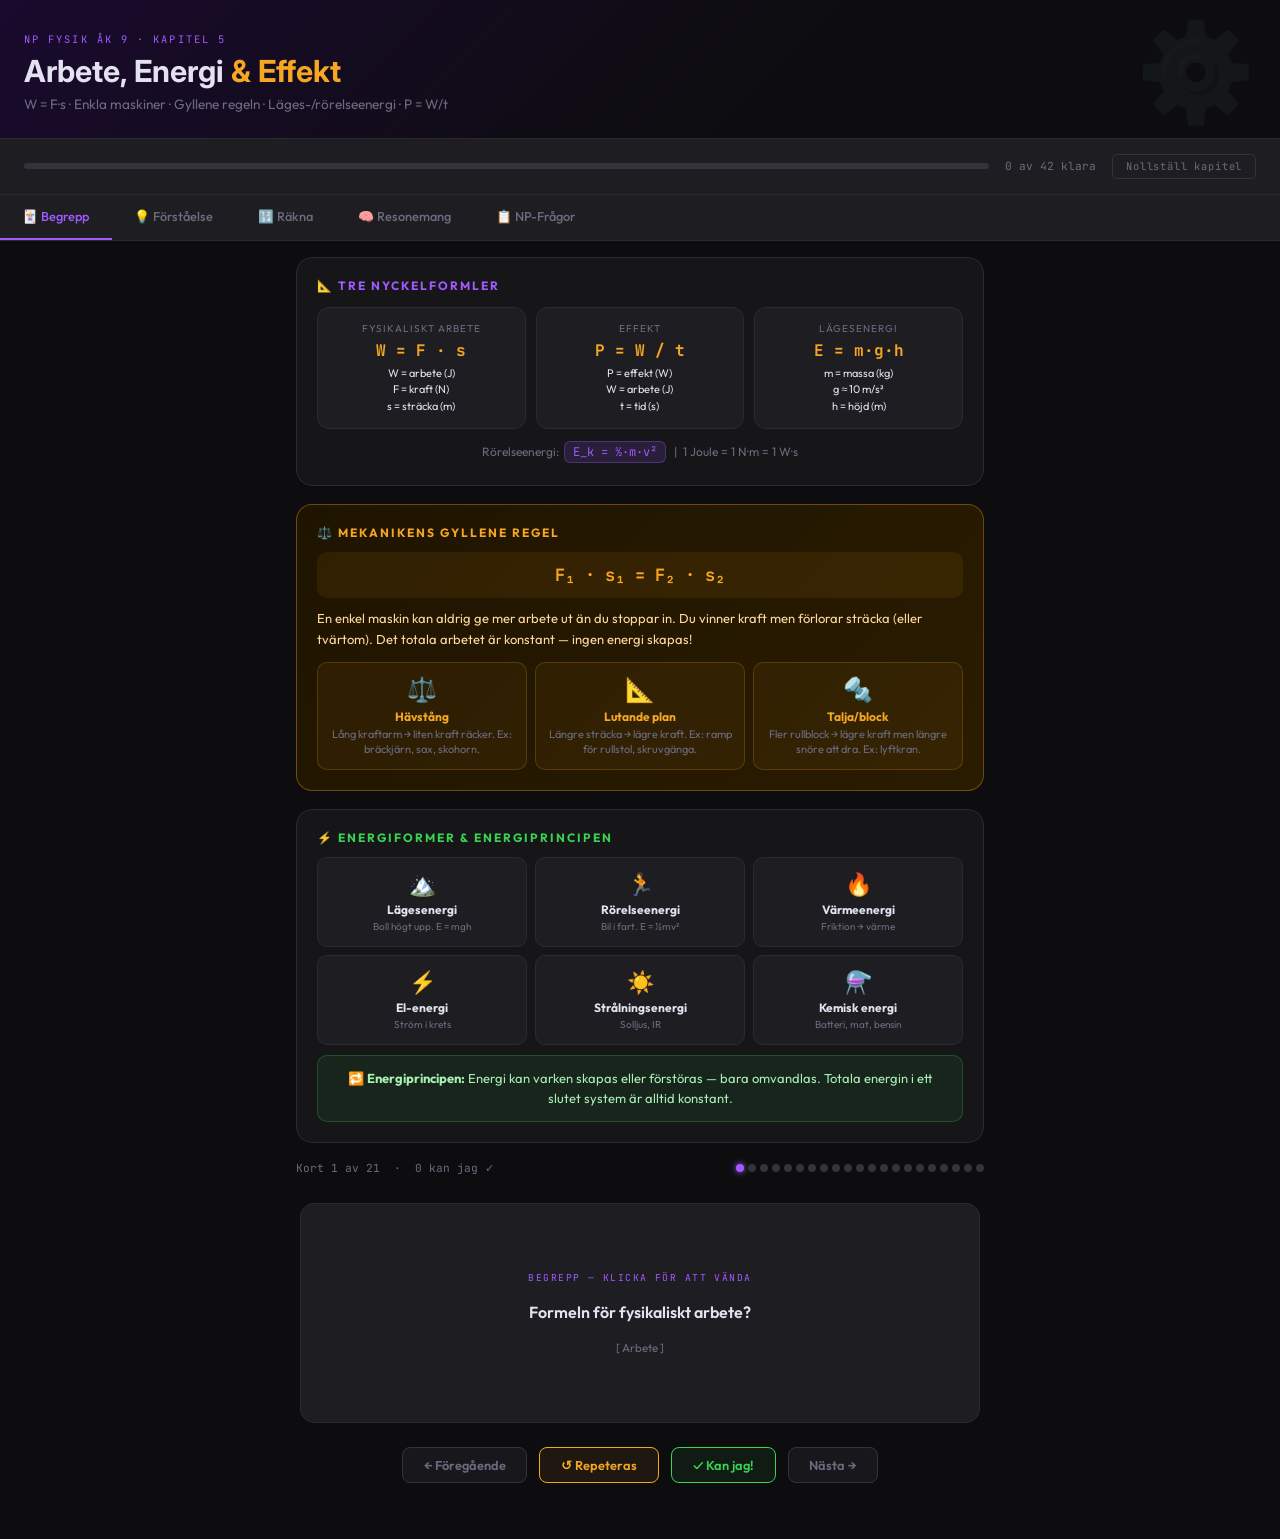
==== commit ba988cea: "Fysik: knapp Nollställ kapitel i progress-raden confirm-dialog, rensar localStorage och återställer " ====
--- a/fysik_arbete_energi.html
+++ b/fysik_arbete_energi.html
@@ -28,6 +28,9 @@
 .progress-bar-bg{flex:1;height:6px;background:var(--border2);border-radius:3px;overflow:hidden}
 .progress-bar-fg{height:100%;background:linear-gradient(90deg,var(--accent),var(--accent2));border-radius:3px;transition:width .4s ease;width:0%}
 #progressText{font-family:'JetBrains Mono',var(--mono);font-size:.7rem;color:var(--muted);white-space:nowrap}
+.reset-btn{font-family:'JetBrains Mono',var(--mono);font-size:.65rem;padding:.3rem .8rem;border:1px solid var(--border2);background:transparent;color:var(--muted);border-radius:5px;cursor:pointer;letter-spacing:.08em;transition:all .15s}
+.reset-btn:hover{color:var(--accent);border-color:var(--accent)}
+.progress-wrap .reset-btn{flex-shrink:0}
 
 .tabs{display:flex;background:var(--card);border-bottom:1px solid var(--border);overflow-x:auto;scrollbar-width:none}
 .tabs::-webkit-scrollbar{display:none}
@@ -179,6 +182,7 @@
 <div class="progress-wrap">
   <div class="progress-bar-bg"><div class="progress-bar-fg" id="mainProgress"></div></div>
   <span id="progressText">0 av 48 klara</span>
+  <button type="button" class="reset-btn" onclick="resetChapter()">Nollställ kapitel</button>
 </div>
 
 <div class="tabs">
@@ -953,6 +957,20 @@
   } catch(e) {}
 }
 
+function resetChapter() {
+  if (!confirm('Nollställa all progress för det här kapitlet?')) return;
+  localStorage.removeItem(STORAGE_KEY + '_progress');
+  allCards.forEach((_, i) => { cardStates[i] = 'unseen'; });
+  Object.keys(fAnswered).forEach(k => { delete fAnswered[k]; });
+  currentCard = 0;
+  repeatMode = false;
+  if (typeof quizCorrect !== 'undefined') { quizCorrect = 0; quizAnswered = 0; }
+  renderCard();
+  if (typeof buildQuiz === 'function') buildQuiz();
+  if (typeof applyRestoredQuiz === 'function') applyRestoredQuiz();
+  updateMainProgress();
+}
+
 restoreProgress();
 renderCard();
 </script>
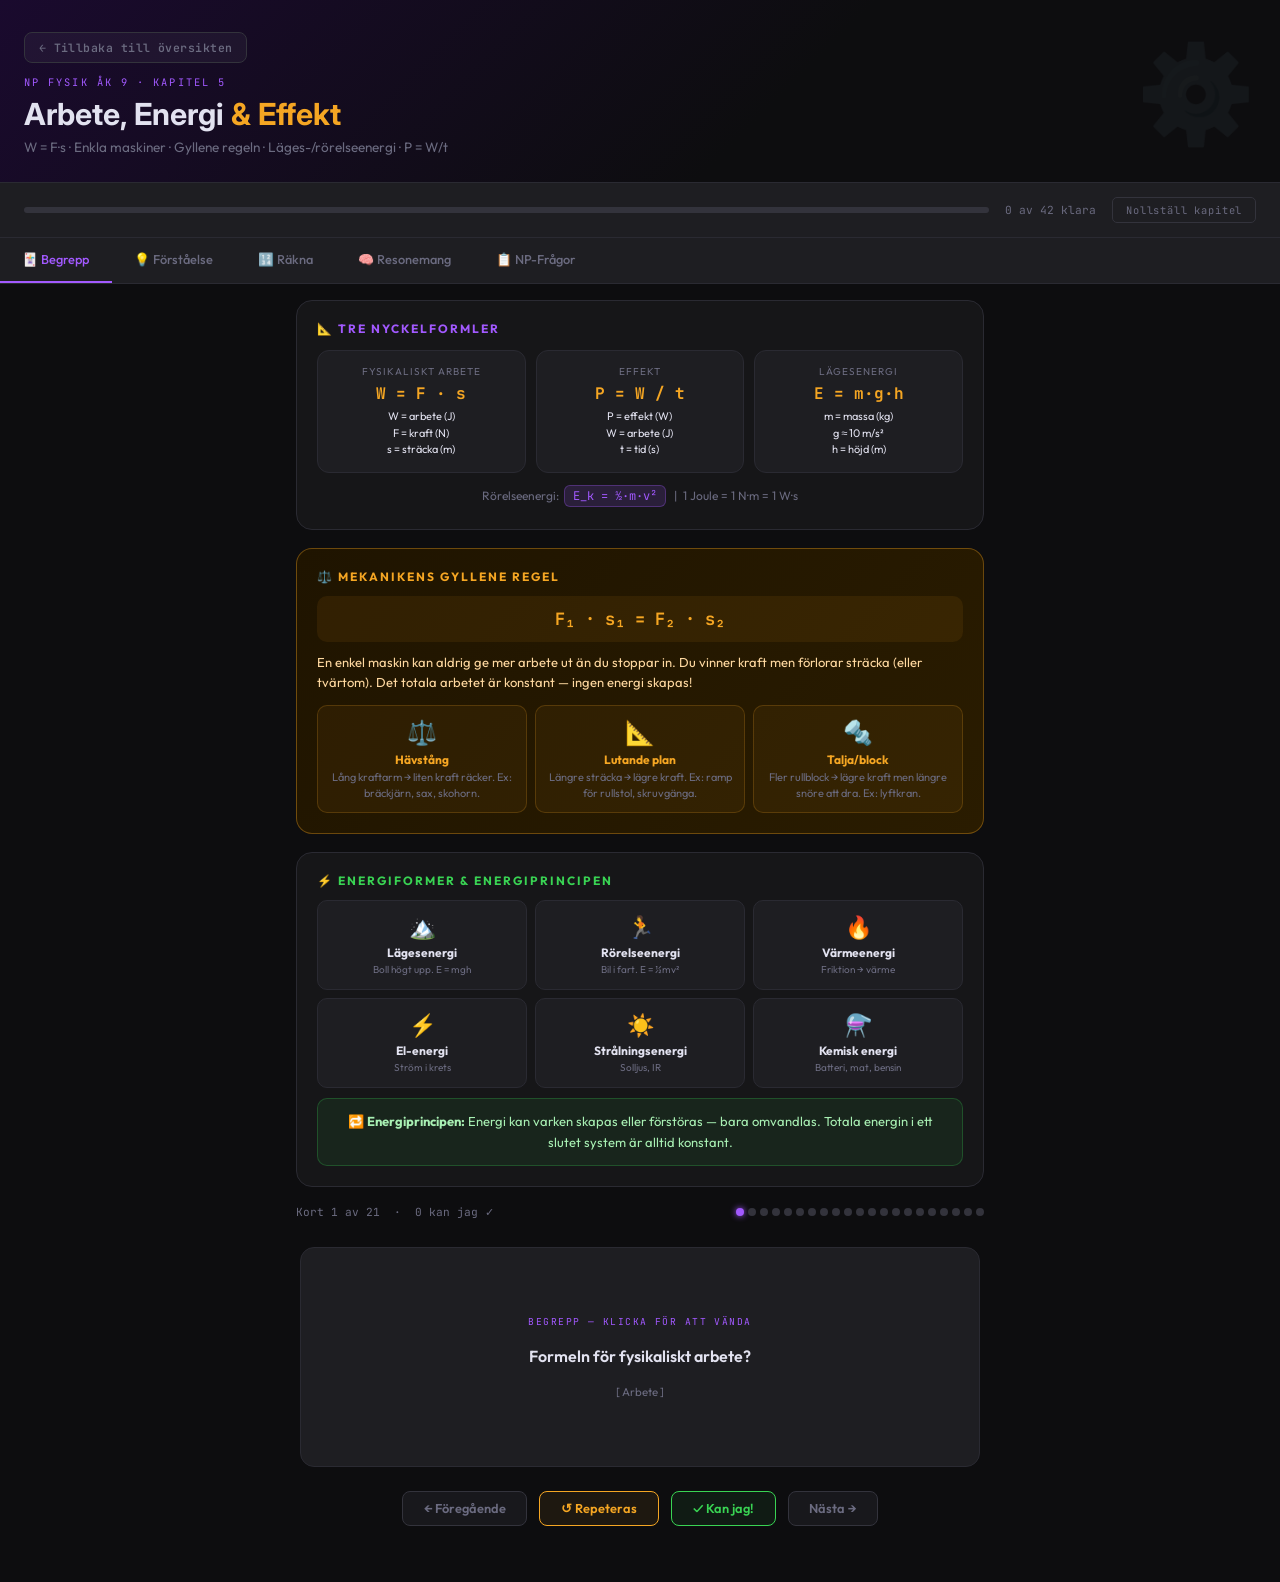
==== commit ed7aa2aa: "Fysik: tillbaka-länk till index i alla kapitel Synlig länk i header till index.html med gemensam .ba" ====
--- a/fysik_arbete_energi.html
+++ b/fysik_arbete_energi.html
@@ -23,6 +23,7 @@
 .header h1{font-family:'Inter','Outfit',sans-serif;font-size:1.9rem;font-weight:700;color:var(--text);margin-bottom:.3rem;line-height:1.15}
 .header h1 span{color:var(--accent2)}
 .header p{font-size:.85rem;color:var(--muted);line-height:1.5}
+.back-link{position:relative;z-index:2;display:inline-flex;align-items:center;gap:.4rem;font-family:'JetBrains Mono',var(--mono);font-size:.72rem;font-weight:600;letter-spacing:.04em;color:var(--muted);text-decoration:none;margin-bottom:.75rem;padding:.45rem .85rem;border-radius:8px;border:1px solid var(--border2);background:rgba(255,255,255,.04);transition:color .15s,border-color .15s,background .15s}.back-link:hover{color:var(--accent);border-color:var(--accent);background:rgba(255,255,255,.07)}
 
 .progress-wrap{padding:.9rem 1.5rem;background:var(--card);border-bottom:1px solid var(--border);display:flex;align-items:center;gap:1rem;position:relative;z-index:1}
 .progress-bar-bg{flex:1;height:6px;background:var(--border2);border-radius:3px;overflow:hidden}
@@ -174,6 +175,7 @@
 <body>
 
 <div class="header">
+  <a href="index.html" class="back-link">← Tillbaka till översikten</a>
   <div class="chapter-tag">NP Fysik åk 9 · Kapitel 5</div>
   <h1>Arbete, Energi <span>&amp; Effekt</span></h1>
   <p>W = F·s · Enkla maskiner · Gyllene regeln · Läges-/rörelseenergi · P = W/t</p>
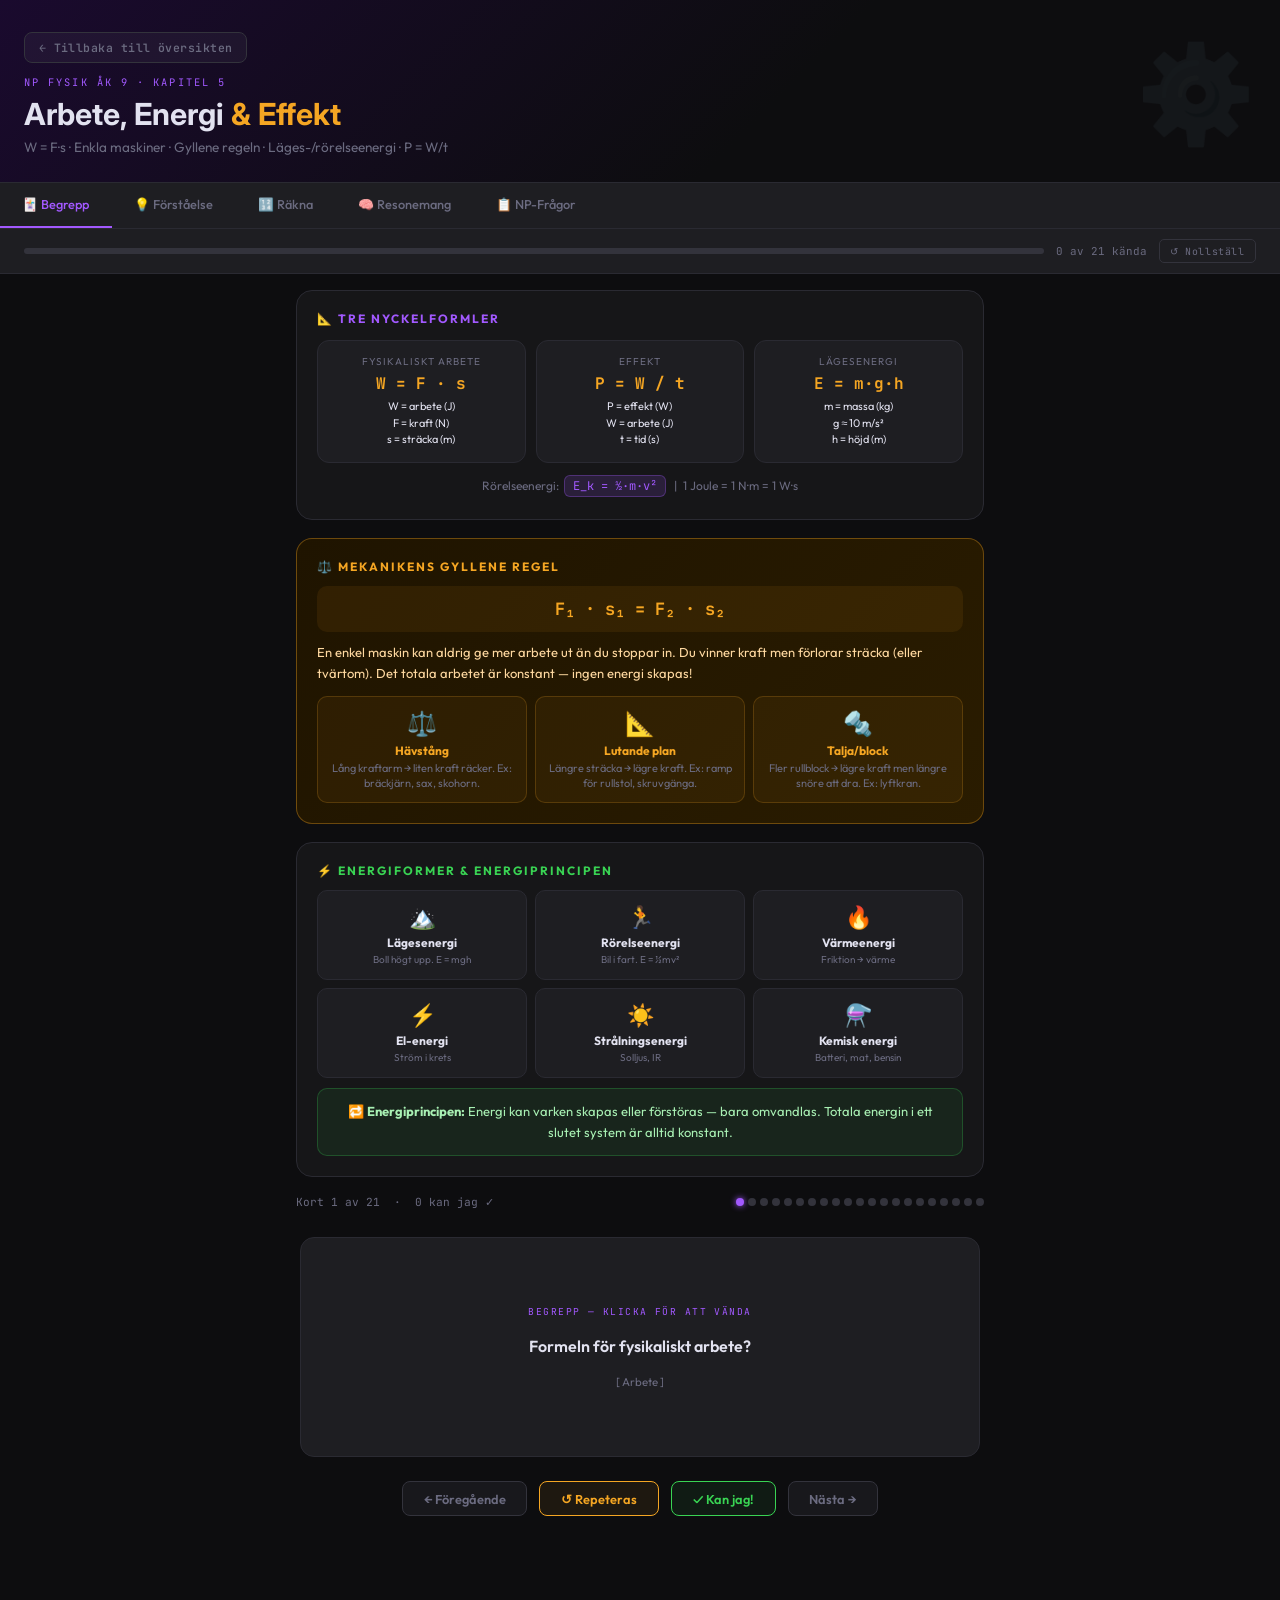
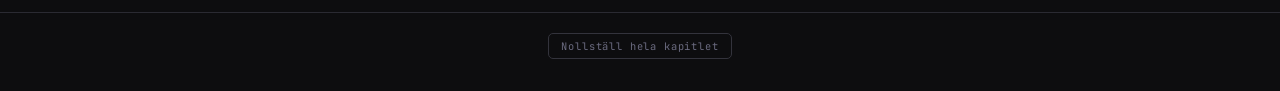
==== commit b7c7ff43: "Fysik: progress per flik och footer för helkapitel-reset - Egen progressrad under aktiva tabben (Beg" ====
--- a/fysik_arbete_energi.html
+++ b/fysik_arbete_energi.html
@@ -25,13 +25,18 @@
 .header p{font-size:.85rem;color:var(--muted);line-height:1.5}
 .back-link{position:relative;z-index:2;display:inline-flex;align-items:center;gap:.4rem;font-family:'JetBrains Mono',var(--mono);font-size:.72rem;font-weight:600;letter-spacing:.04em;color:var(--muted);text-decoration:none;margin-bottom:.75rem;padding:.45rem .85rem;border-radius:8px;border:1px solid var(--border2);background:rgba(255,255,255,.04);transition:color .15s,border-color .15s,background .15s}.back-link:hover{color:var(--accent);border-color:var(--accent);background:rgba(255,255,255,.07)}
 
-.progress-wrap{padding:.9rem 1.5rem;background:var(--card);border-bottom:1px solid var(--border);display:flex;align-items:center;gap:1rem;position:relative;z-index:1}
-.progress-bar-bg{flex:1;height:6px;background:var(--border2);border-radius:3px;overflow:hidden}
-.progress-bar-fg{height:100%;background:linear-gradient(90deg,var(--accent),var(--accent2));border-radius:3px;transition:width .4s ease;width:0%}
-#progressText{font-family:'JetBrains Mono',var(--mono);font-size:.7rem;color:var(--muted);white-space:nowrap}
+.tab-progress-area{padding:.65rem 1.5rem;background:var(--card);border-bottom:1px solid var(--border);position:relative;z-index:1}
+.tab-progress-strip{display:none;align-items:center;gap:.75rem;flex-wrap:wrap}
+.tab-progress-strip.active{display:flex}
+.tab-progress-strip--actions-only{justify-content:flex-end}
+.tab-progress-bar-bg{flex:1;min-width:72px;height:6px;background:var(--border2);border-radius:3px;overflow:hidden}
+.tab-progress-bar-fg{height:100%;border-radius:3px;background:linear-gradient(90deg,var(--accent),var(--accent2));width:0%;transition:width .35s ease}
+.tab-progress-text{font-family:'JetBrains Mono',var(--mono);font-size:.68rem;color:var(--muted);white-space:nowrap}
+.tab-reset-btn{font-family:'JetBrains Mono',var(--mono);font-size:.62rem;padding:.28rem .65rem;border:1px solid var(--border2);background:transparent;color:var(--muted);border-radius:5px;cursor:pointer;letter-spacing:.06em;flex-shrink:0;transition:all .15s}
+.tab-reset-btn:hover{color:var(--accent);border-color:var(--accent)}
+.chapter-footer{margin-top:2.5rem;padding:1.25rem 1.5rem 2rem;border-top:1px solid var(--border);text-align:center;background:var(--bg)}
 .reset-btn{font-family:'JetBrains Mono',var(--mono);font-size:.65rem;padding:.3rem .8rem;border:1px solid var(--border2);background:transparent;color:var(--muted);border-radius:5px;cursor:pointer;letter-spacing:.08em;transition:all .15s}
 .reset-btn:hover{color:var(--accent);border-color:var(--accent)}
-.progress-wrap .reset-btn{flex-shrink:0}
 
 .tabs{display:flex;background:var(--card);border-bottom:1px solid var(--border);overflow-x:auto;scrollbar-width:none}
 .tabs::-webkit-scrollbar{display:none}
@@ -118,6 +123,8 @@
 .fq-opt:hover:not(:disabled){border-color:var(--accent);background:rgba(162,89,255,.08)}
 .fq-opt.correct{background:rgba(57,211,83,.15);border-color:var(--accent3);color:var(--accent3)}
 .fq-opt.wrong{background:rgba(255,77,109,.12);border-color:var(--bad);color:var(--bad)}
+.fq-card.answered-correct{border-color:rgba(57,211,83,.45)}
+.fq-card.answered-wrong{border-color:rgba(255,77,109,.35)}
 .fq-feedback{margin-top:10px;padding:10px 14px;border-radius:10px;font-size:13px;line-height:1.5;display:none}
 .fq-feedback.show{display:block}
 .fq-feedback.ok{background:rgba(57,211,83,.1);border-left:3px solid var(--accent3);color:#a8f0b3}
@@ -181,18 +188,35 @@
   <p>W = F·s · Enkla maskiner · Gyllene regeln · Läges-/rörelseenergi · P = W/t</p>
 </div>
 
-<div class="progress-wrap">
-  <div class="progress-bar-bg"><div class="progress-bar-fg" id="mainProgress"></div></div>
-  <span id="progressText">0 av 48 klara</span>
-  <button type="button" class="reset-btn" onclick="resetChapter()">Nollställ kapitel</button>
-</div>
-
 <div class="tabs">
   <button class="tab-btn active" onclick="showTab('begrepp',event)">🃏 Begrepp</button>
   <button class="tab-btn" onclick="showTab('forstaaelse',event)">💡 Förståelse</button>
   <button class="tab-btn" onclick="showTab('rakna',event)">🔢 Räkna</button>
   <button class="tab-btn" onclick="showTab('resonemang',event)">🧠 Resonemang</button>
   <button class="tab-btn" onclick="showTab('np',event)">📋 NP-Frågor</button>
+</div>
+<div class="tab-progress-area">
+  <div class="tab-progress-strip active" data-tab="begrepp">
+    <div class="tab-progress-bar-bg"><div class="tab-progress-bar-fg" id="tpBar-begrepp"></div></div>
+    <span class="tab-progress-text" id="tpText-begrepp">0 av 0 kända</span>
+    <button type="button" class="tab-reset-btn" onclick="resetTabBegrepp()">↺ Nollställ</button>
+  </div>
+  <div class="tab-progress-strip" data-tab="forstaaelse">
+    <div class="tab-progress-bar-bg"><div class="tab-progress-bar-fg" id="tpBar-forstaaelse"></div></div>
+    <span class="tab-progress-text" id="tpText-forstaaelse">0 av 0 rätt</span>
+    <button type="button" class="tab-reset-btn" onclick="resetTabForstaaelse()">↺ Nollställ</button>
+  </div>
+  <div class="tab-progress-strip" data-tab="rakna">
+    <div class="tab-progress-bar-bg"><div class="tab-progress-bar-fg" id="tpBar-rakna"></div></div>
+    <span class="tab-progress-text" id="tpText-rakna">0 av 0 rätt</span>
+    <button type="button" class="tab-reset-btn" onclick="resetTabRakna()">↺ Nollställ</button>
+  </div>
+  <div class="tab-progress-strip tab-progress-strip--actions-only" data-tab="resonemang">
+    <button type="button" class="tab-reset-btn" onclick="resetTabResonemang()">↺ Nollställ</button>
+  </div>
+  <div class="tab-progress-strip tab-progress-strip--actions-only" data-tab="np">
+    <button type="button" class="tab-reset-btn" onclick="resetTabNp()">↺ Nollställ</button>
+  </div>
 </div>
 
 <!-- ===== BEGREPP ===== -->
@@ -697,6 +721,10 @@
     <div class="fq-feedback" id="fb-NP4"></div>
   </div>
 </div>
+
+<footer class="chapter-footer">
+  <button type="button" class="reset-btn" onclick="resetChapter()">Nollställ hela kapitlet</button>
+</footer>
 
 <script>
 const STORAGE_KEY = 'fysik_arbete_energi';
@@ -894,28 +922,165 @@
 };
 
 const fAnswered={};
+const calcAnswered={};
+const FORSTA_FQ_HTML={};
+const NP_MC_HTML={};
+(function(){
+  document.querySelectorAll('#sec-forstaaelse .fq-card').forEach(card=>{
+    if(!card.querySelector('.fq-opts'))return;
+    const fb=card.querySelector('.fq-feedback'); if(!fb||!fb.id.startsWith('fb-'))return;
+    FORSTA_FQ_HTML[fb.id.slice(3)]=card.innerHTML;
+  });
+  document.querySelectorAll('#sec-np [id^="fb-NP"]').forEach(fb=>{
+    const card=fb.closest('.np-card'); if(card) NP_MC_HTML[fb.id.slice(3)]=card.innerHTML;
+  });
+})();
+const HAS_RAKNA_TAB=true; const CALC_COUNT=5; const FORSTA_TAB='forstaaelse';
+function forstaaelseSectionEl(){return document.getElementById('sec-forstaaelse')||document.getElementById('sec-forsta');}
+function getForstaaelseQuizProgress(){
+  const sec=forstaaelseSectionEl(); if(!sec)return{right:0,total:0};
+  let right=0,total=0;
+  sec.querySelectorAll('.fq-card').forEach(card=>{
+    if(!card.querySelector('.fq-opts'))return;
+    total++;
+    if(card.classList.contains('answered-correct'))right++;
+  });
+  return{right,total};
+}
+function getCalcProgress(){
+  const right=Object.values(calcAnswered).filter(v=>v&&v.correct).length;
+  return{right,total:CALC_COUNT};
+}
+function setTabProgressActive(tabName){
+  document.querySelectorAll('.tab-progress-strip').forEach(el=>{
+    el.classList.toggle('active',el.getAttribute('data-tab')===tabName);
+  });
+}
+function syncForstaaelseHeader(){
+  const p=getForstaaelseQuizProgress();
+  const fs=document.getElementById('fScore');if(fs)fs.textContent=String(p.right);
+  const fp=document.getElementById('fPct');if(fp)fp.textContent=p.total?Math.round((p.right/p.total)*100)+'%':'0%';
+  const ft=document.getElementById('fTotal');if(ft)ft.textContent=String(p.total);
+}
+function updateTabProgressStrips(){
+  const good=Object.values(cardStates).filter(v=>v==='good').length;
+  const nCards=allCards.length;
+  const bBar=document.getElementById('tpBar-begrepp');const bTx=document.getElementById('tpText-begrepp');
+  if(bBar)bBar.style.width=nCards?Math.min(100,Math.round((good/nCards)*100))+'%':'0%';
+  if(bTx)bTx.textContent=good+' av '+nCards+' kända';
+  const fq=getForstaaelseQuizProgress();
+  const fBar=document.getElementById('tpBar-'+FORSTA_TAB);const fTx=document.getElementById('tpText-'+FORSTA_TAB);
+  if(fBar)fBar.style.width=fq.total?Math.min(100,Math.round((fq.right/fq.total)*100))+'%':'0%';
+  if(fTx)fTx.textContent=fq.right+' av '+fq.total+' rätt';
+  const cBar=document.getElementById('tpBar-rakna');const cTx=document.getElementById('tpText-rakna');
+  if(cBar&&cTx){
+    const c=getCalcProgress();
+    cBar.style.width=c.total?Math.min(100,Math.round((c.right/c.total)*100))+'%':'0%';
+    cTx.textContent=c.right+' av '+c.total+' rätt';
+  }
+}
+function resetTabBegrepp(){
+  if(!confirm('Nollställa Begrepp (alla kort blir otränade)?'))return;
+  allCards.forEach((_,i)=>{cardStates[i]='unseen';});
+  repeatMode=false;currentCard=0;renderCard();updateMainProgress();
+}
+function resetTabForstaaelse(){
+  if(!confirm('Nollställa Förståelse (flerval)?'))return;
+  Object.keys(FORSTA_FQ_HTML).forEach(id=>{delete fAnswered[id];});
+  Object.keys(FORSTA_FQ_HTML).forEach(id=>{
+    const fb=document.getElementById('fb-'+id);const card=fb&&fb.closest('.fq-card');
+    if(card&&FORSTA_FQ_HTML[id])card.innerHTML=FORSTA_FQ_HTML[id];
+  });
+  syncForstaaelseHeader();
+  updateMainProgress();
+}
+function resetTabResonemang(){
+  if(!confirm('Nollställa textfält och dölja modellsvar på Resonemang-fliken?'))return;
+  const s=document.getElementById('sec-resonemang');if(!s)return;
+  s.querySelectorAll('textarea,input[type="text"],input:not([type])').forEach(el=>{el.value='';});
+  s.querySelectorAll('.model-ans.show').forEach(el=>{el.classList.remove('show');});
+}
+function resetTabNp(){
+  if(!confirm('Nollställa NP-fliken (inkl. flerval)?'))return;
+  ['NP2','NP4'].forEach(id=>{delete fAnswered[id];});
+  const s=document.getElementById('sec-np');if(!s)return;
+  s.querySelectorAll('.np-card').forEach(card=>{
+    const fb=card.querySelector('.fq-feedback');
+    if(!fb)return;
+    const id=fb.id.slice(3);
+    if(NP_MC_HTML[id])card.innerHTML=NP_MC_HTML[id];
+  });
+  s.querySelectorAll('textarea,.res-textarea').forEach(el=>{el.value='';});
+  s.querySelectorAll('.model-ans.show').forEach(el=>{el.classList.remove('show');});
+  syncForstaaelseHeader();
+  updateMainProgress();
+}
+function resetTabRakna(){
+  if(!confirm('Nollställa alla räkneuppgifter på Räkna-fliken?'))return;
+  Object.keys(calcAnswered).forEach(k=>{delete calcAnswered[k];});
+  for(let i=1;i<=CALC_COUNT;i++){
+    const id='r'+i;const inp=document.getElementById(id);const res=document.getElementById(id+'-res');
+    if(inp)inp.disabled=false;if(res){res.textContent='';res.className='calc-result';}
+  }
+  updateMainProgress();
+}
+function applyRestoredCalc(){
+  for(let i=1;i<=5;i++){
+    const id='r'+i;if(calcAnswered[id]===undefined)continue;
+    const res=document.getElementById(id+'-res');const inp=document.getElementById(id);
+    if(res){res.textContent=calcAnswered[id].msg;res.className='calc-result show '+(calcAnswered[id].correct?'ok':'err');}
+    if(inp)inp.disabled=true;
+  }
+}
 function fAns(btn,correct,id){
   if(fAnswered[id]!==undefined)return;
-  fAnswered[id]=correct;
-  btn.parentElement.querySelectorAll('.fq-opt').forEach(o=>o.disabled=true);
-  btn.classList.add(correct?'correct':'wrong');
+  const isRight = !!correct;
+  fAnswered[id]=isRight;
+  const opts = btn.parentElement.querySelectorAll('.fq-opt');
+  opts.forEach(o=>{
+    o.disabled=true;
+    if((o.getAttribute('onclick') || '').includes("true,'" + id + "'")) o.classList.add('correct');
+  });
+  if(!isRight) btn.classList.add('wrong');
   const fb=document.getElementById('fb-'+id);
-  if(fb){fb.textContent=correct?fbData[id].ok:fbData[id].err;fb.className='fq-feedback show '+(correct?'ok':'err');}
-  if(correct){
-    const s=document.getElementById('fScore');if(s)s.textContent=Object.values(fAnswered).filter(v=>v===true).length;
-    const p=document.getElementById('fPct');if(p){const t=Object.keys(fAnswered).length;p.textContent=Math.round((Object.values(fAnswered).filter(v=>v===true).length/t)*100)+'%';}
-  }
+  if(fb){fb.textContent=isRight?fbData[id].ok:fbData[id].err;fb.className='fq-feedback show '+(isRight?'ok':'err');}
+  const qEl = btn.closest('.fq-card')||btn.closest('.np-card');
+  if(qEl) qEl.classList.add(isRight ? 'answered-correct' : 'answered-wrong');
+  syncForstaaelseHeader();
   updateMainProgress();
 }
+function applyRestoredAnswers(){
+  Object.entries(fAnswered).forEach(([id,val])=>{
+    const isRight = (val === true || val === 'true');
+    const fb=document.getElementById('fb-'+id);
+    const optsWrap = fb ? fb.previousElementSibling : null;
+    if(!optsWrap) return;
+    const opts = optsWrap.querySelectorAll('.fq-opt');
+    opts.forEach(o=>{
+      o.disabled = true;
+      if((o.getAttribute('onclick') || '').includes("true,'" + id + "'")) o.classList.add('correct');
+    });
+    const qEl = optsWrap.closest('.fq-card');
+    if(qEl) qEl.classList.add(isRight ? 'answered-correct' : 'answered-wrong');
+    if(fb && fbData[id]){
+      fb.textContent = isRight ? fbData[id].ok : fbData[id].err;
+      fb.className = 'fq-feedback show ' + (isRight ? 'ok' : 'err');
+    }
+  });
+  syncForstaaelseHeader();
+}
 
 function chk(inputId,correct,resultId,okMsg,errMsg,tol){
+  if(calcAnswered[inputId]!==undefined)return;
   const val=parseFloat(document.getElementById(inputId).value);
   const el=document.getElementById(resultId);
   if(isNaN(val)){el.textContent='Ange ett tal.';el.className='calc-result show err';return;}
   const ok=Math.abs(val-correct)<=tol;
   el.textContent=ok?okMsg:errMsg;
   el.className='calc-result show '+(ok?'ok':'err');
-  if(ok)updateMainProgress();
+  calcAnswered[inputId]={correct:ok,msg:ok?okMsg:errMsg};
+  const inp=document.getElementById(inputId);if(inp)inp.disabled=true;
+  updateMainProgress();
 }
 
 function showModel(id){document.getElementById('ma-'+id).classList.toggle('show')}
@@ -925,20 +1090,22 @@
   document.querySelectorAll('.tab-btn').forEach(b=>b.classList.remove('active'));
   document.getElementById('sec-'+name).classList.add('active');
   if(e)e.currentTarget.classList.add('active');
+  setTabProgressActive(name);
 }
 
 function updateMainProgress() {
-  const good   = Object.values(cardStates).filter(v => v === 'good').length;
-  const fRight = Object.values(fAnswered).filter(v => v === true).length;
-  const total  = allCards.length + quizItems.length;
-  const pct    = Math.min(100, Math.round(((good + fRight) / total) * 100));
-  document.getElementById('mainProgress').style.width = pct + '%';
-  document.getElementById('progressText').textContent = (good + fRight) + ' av ' + total + ' klara';
+  const good = Object.values(cardStates).filter(v => v === 'good').length;
+  const fProg = getForstaaelseQuizProgress();
+  const cProg = getCalcProgress();
+  const total = allCards.length + fProg.total + cProg.total;
+  const pct = total ? Math.min(100, Math.round(((good + fProg.right + cProg.right) / total) * 100)) : 0;
   localStorage.setItem(STORAGE_KEY + '_progress', JSON.stringify({
-    pct, good, fRight, total,
+    pct, good, fRight: fProg.right, calcRight: cProg.right, total,
     cardStates: Object.assign({}, cardStates),
-    fAnswered:  Object.assign({}, fAnswered),
+    fAnswered: Object.assign({}, fAnswered),
+    calcAnswered: Object.assign({}, calcAnswered),
   }));
+  updateTabProgressStrips();
 }
 
 function restoreProgress() {
@@ -956,6 +1123,7 @@
       });
     }
     if (data.fAnswered)  Object.entries(data.fAnswered).forEach(([k,v])  => { fAnswered[k] = v; });
+    if (data.calcAnswered) Object.entries(data.calcAnswered).forEach(([k,v]) => { calcAnswered[k] = v; });
   } catch(e) {}
 }
 
@@ -964,17 +1132,44 @@
   localStorage.removeItem(STORAGE_KEY + '_progress');
   allCards.forEach((_, i) => { cardStates[i] = 'unseen'; });
   Object.keys(fAnswered).forEach(k => { delete fAnswered[k]; });
+  Object.keys(calcAnswered).forEach(k => { delete calcAnswered[k]; });
+  for (let i = 1; i <= CALC_COUNT; i++) {
+    const id = 'r' + i;
+    const inp = document.getElementById(id);
+    const res = document.getElementById(id + '-res');
+    if (inp) inp.disabled = false;
+    if (res) { res.textContent = ''; res.className = 'calc-result'; }
+  }
+  Object.keys(FORSTA_FQ_HTML).forEach(id => {
+    const fb = document.getElementById('fb-' + id);
+    const card = fb && fb.closest('.fq-card');
+    if (card && FORSTA_FQ_HTML[id]) card.innerHTML = FORSTA_FQ_HTML[id];
+  });
+  document.querySelectorAll('#sec-np .np-card').forEach(card => {
+    const fb = card.querySelector('.fq-feedback');
+    if (!fb) return;
+    const id = fb.id.slice(3);
+    if (NP_MC_HTML[id]) card.innerHTML = NP_MC_HTML[id];
+  });
+  document.querySelectorAll('#sec-resonemang textarea, #sec-np textarea').forEach(el => { el.value = ''; });
+  document.querySelectorAll('#sec-resonemang .model-ans.show, #sec-np .model-ans.show').forEach(el => { el.classList.remove('show'); });
   currentCard = 0;
   repeatMode = false;
   if (typeof quizCorrect !== 'undefined') { quizCorrect = 0; quizAnswered = 0; }
   renderCard();
   if (typeof buildQuiz === 'function') buildQuiz();
   if (typeof applyRestoredQuiz === 'function') applyRestoredQuiz();
+  syncForstaaelseHeader();
   updateMainProgress();
 }
 
 restoreProgress();
 renderCard();
+applyRestoredAnswers();
+applyRestoredCalc();
+syncForstaaelseHeader();
+setTabProgressActive('begrepp');
+updateTabProgressStrips();
 </script>
 </body>
 </html>
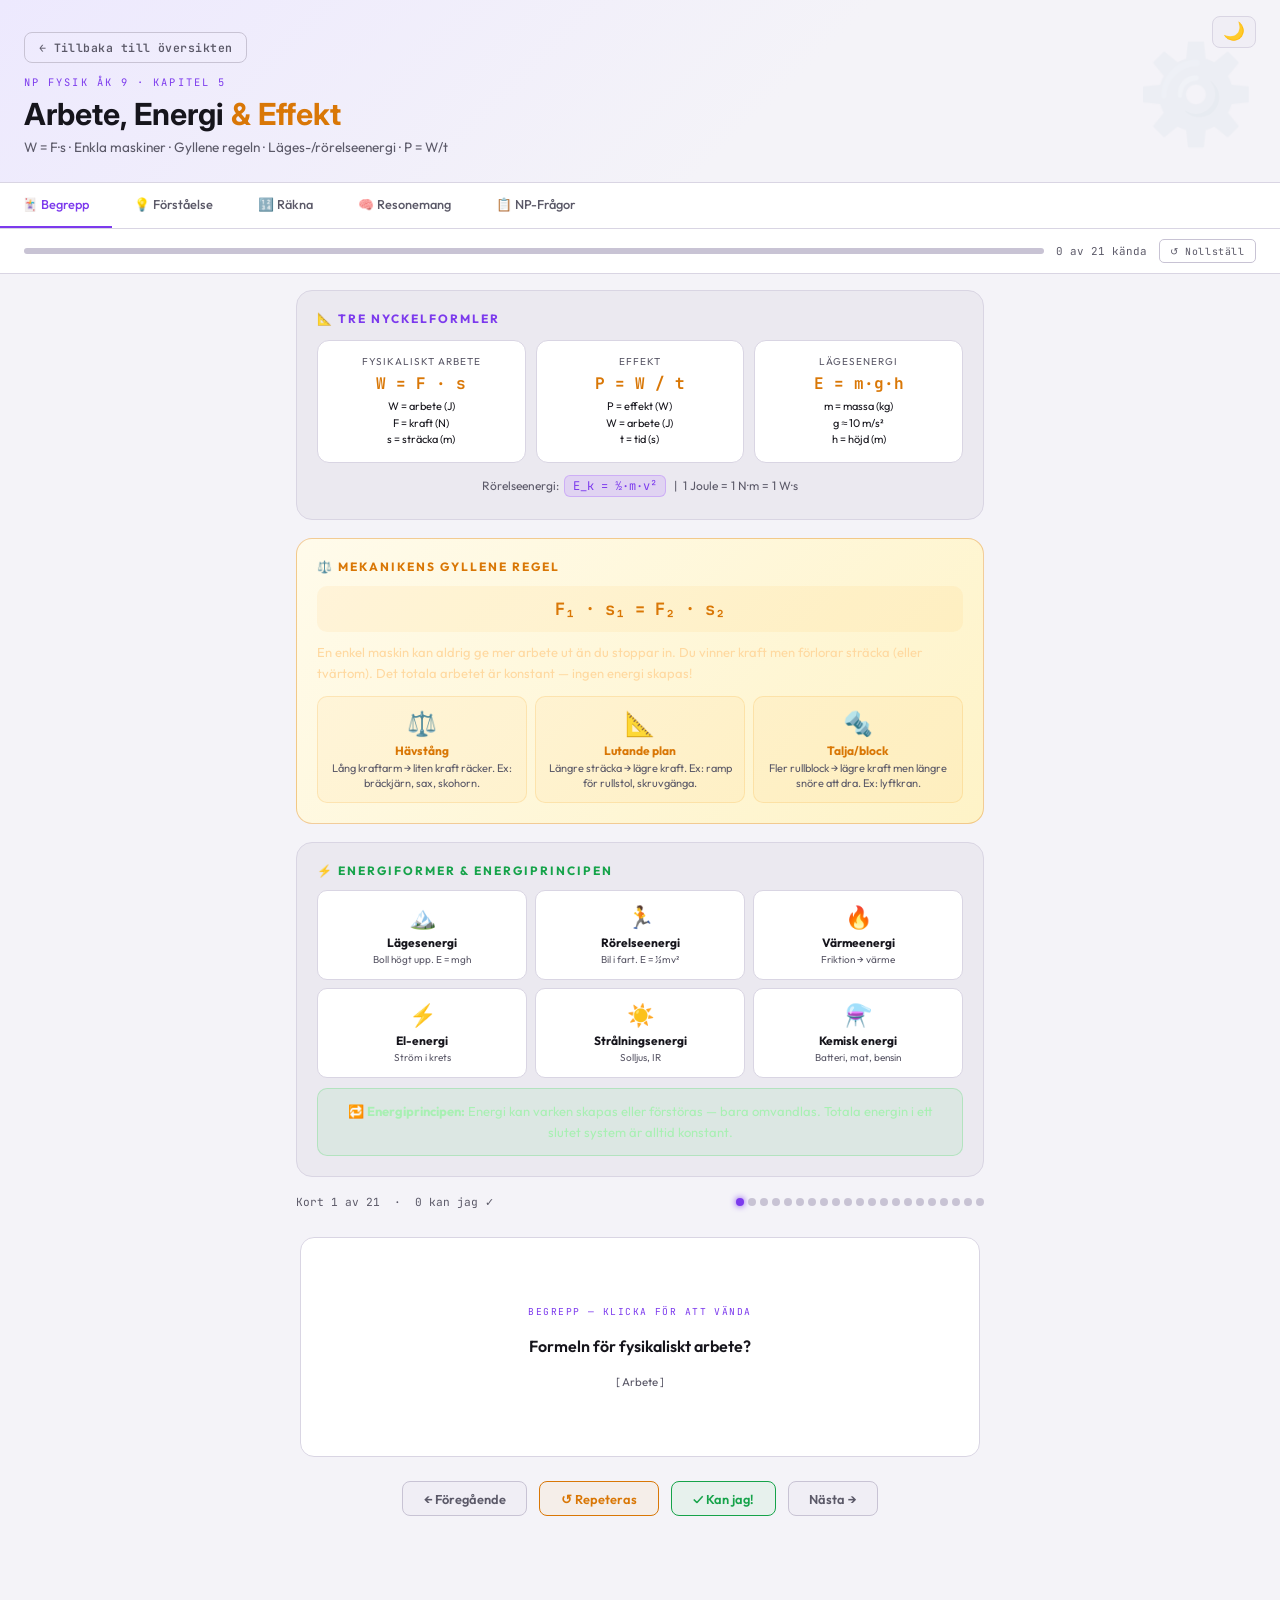
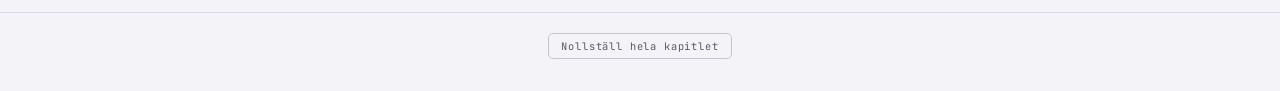
==== commit be028770: "Ljusläge som default, dark/light-toggle i alla filer Made-with: Cursor" ====
--- a/fysik_arbete_energi.html
+++ b/fysik_arbete_energi.html
@@ -4,20 +4,34 @@
 <meta charset="UTF-8">
 <meta name="viewport" content="width=device-width, initial-scale=1.0">
 <title>Arbete, Energi & Effekt — NP Fysik åk 9</title>
+<script src="theme-head.js"></script>
 <link href="https://fonts.googleapis.com/css2?family=Inter:wght@400;500;600;700&family=Outfit:wght@300;400;600;700;900&family=JetBrains+Mono:wght@400;700&display=swap" rel="stylesheet">
 <style>
 :root{
+  --bg:#f4f3f8;--surface:#ebe9f0;--card:#ffffff;--border:#d9d5e3;
+  --accent:#7c3aed;--accent2:#d97706;--accent3:#16a34a;
+  --bad:#dc2626;--text:#16151c;--muted:#5b5968;
+  --good:#16a34a;--warn:#d97706;
+  --mono:'JetBrains Mono',monospace;--card2:#f0eef5;--border2:#c8c3d4;
+  --header-grad-start:#ede9fe;--golden-a:#fffbeb;--golden-b:#fef3c7;--golden-border:rgba(217,119,6,.35);
+  --np-grad-a:#f5f3ff;--np-grad-b:#ede9fe;--np-border:rgba(124,58,237,.35);
+  --card-back-muted:#4b5563;
+}
+[data-theme="dark"]{
   --bg:#0d0d0f;--surface:#161618;--card:#1e1e22;--border:#2a2a32;
   --accent:#a259ff;--accent2:#f5a623;--accent3:#39d353;
   --bad:#ff4d6d;--text:#e2e2f0;--muted:#6b6b80;
   --good:#39d353;--warn:#f5a623;
   --mono:'JetBrains Mono',monospace;--card2:#18181c;--border2:#33333c;
+  --header-grad-start:#1a0a2e;--golden-a:#1f1400;--golden-b:#2a1c00;--golden-border:rgba(245,166,35,.35);
+  --np-grad-a:#12091f;--np-grad-b:#1a1030;--np-border:rgba(162,89,255,.35);
+  --card-back-muted:#b4b4c4;
 }
 *{margin:0;padding:0;box-sizing:border-box}
 body{font-family:'Outfit',sans-serif;background:var(--bg);color:var(--text);min-height:100vh}
 
 /* HEADER (samma mönster som kapitel 7–9) */
-.header{background:linear-gradient(135deg,#1a0a2e 0%,var(--bg) 60%);border-bottom:1px solid var(--border);padding:2rem 1.5rem 1.5rem;position:relative;overflow:hidden;z-index:1}
+.header{background:linear-gradient(135deg,var(--header-grad-start) 0%,var(--bg) 60%);border-bottom:1px solid var(--border);padding:2rem 1.5rem 1.5rem;position:relative;overflow:hidden;z-index:1}
 .header::before{content:'⚙️';position:absolute;right:1.5rem;top:50%;transform:translateY(-50%);font-size:6rem;opacity:.06;pointer-events:none}
 .chapter-tag{font-family:'JetBrains Mono',var(--mono);font-size:.65rem;letter-spacing:.2em;color:var(--accent);text-transform:uppercase;margin-bottom:.5rem}
 .header h1{font-family:'Inter','Outfit',sans-serif;font-size:1.9rem;font-weight:700;color:var(--text);margin-bottom:.3rem;line-height:1.15}
@@ -60,7 +74,7 @@
 .fc{display:inline-block;background:rgba(162,89,255,.15);border:1px solid rgba(162,89,255,.3);border-radius:6px;padding:2px 8px;font-family:'JetBrains Mono',monospace;font-size:12px;color:var(--accent);margin:2px}
 
 /* GOLDEN RULE BOX */
-.golden{background:linear-gradient(135deg,#1f1400,#2a1c00);border:1px solid rgba(245,166,35,.35);border-radius:16px;padding:20px;margin-bottom:18px}
+.golden{background:linear-gradient(135deg,var(--golden-a),var(--golden-b));border:1px solid var(--golden-border);border-radius:16px;padding:20px;margin-bottom:18px}
 .golden h3{font-size:12px;font-weight:700;color:var(--accent2);letter-spacing:2px;text-transform:uppercase;margin-bottom:12px}
 .golden-rule{font-size:17px;font-weight:700;color:var(--accent2);text-align:center;padding:12px;background:rgba(245,166,35,.08);border-radius:10px;margin-bottom:10px;font-family:'JetBrains Mono',monospace}
 .machine-row{display:flex;gap:8px;flex-wrap:wrap;margin-top:10px}
@@ -100,11 +114,11 @@
 .card-side-label{font-family:var(--mono);font-size:.6rem;letter-spacing:.15em;text-transform:uppercase;color:var(--muted);margin-bottom:1rem}
 .card-front .card-side-label{color:var(--accent)}
 .card-text{font-size:1rem;font-weight:600;line-height:1.5;color:var(--text);white-space:pre-line}
-.card-back .card-text{font-size:.88rem;font-weight:400;color:#cbd5e1}
+.card-back .card-text{font-size:.88rem;font-weight:400;color:var(--card-back-muted)}
 .card-hint{margin-top:1rem;font-size:.72rem;color:var(--muted)}
 .card-actions{display:flex;gap:.75rem;justify-content:center;margin-bottom:2.5rem;flex-wrap:wrap}
 .card-btn{font-family:'Outfit',sans-serif;font-size:.8rem;font-weight:600;padding:.55rem 1.3rem;border-radius:8px;border:1px solid var(--border2);background:var(--card2);color:var(--muted);cursor:pointer;transition:all .15s;display:flex;align-items:center;gap:.4rem}
-.card-btn:hover{color:var(--text);border-color:#3a4562}
+.card-btn:hover{color:var(--text);border-color:var(--border2)}
 .card-btn.good{border-color:var(--good);color:var(--good);background:rgba(57,211,83,.07)}
 .card-btn.good:hover{background:rgba(57,211,83,.15)}
 .card-btn.skip{border-color:var(--warn);color:var(--warn);background:rgba(245,166,35,.07)}
@@ -165,7 +179,7 @@
 .grade-c{background:rgba(245,166,35,.2);color:var(--accent2)}
 .grade-a{background:rgba(57,211,83,.2);color:var(--accent3)}
 
-.np-card{background:linear-gradient(135deg,#12091f,#1a1030);border:1px solid rgba(162,89,255,.35);border-radius:16px;padding:22px;margin-bottom:16px}
+.np-card{background:linear-gradient(135deg,var(--np-grad-a),var(--np-grad-b));border:1px solid var(--np-border);border-radius:16px;padding:22px;margin-bottom:16px}
 .np-header{display:flex;align-items:center;gap:10px;margin-bottom:14px}
 .np-logo{background:var(--accent);color:#fff;font-weight:900;font-size:11px;padding:4px 8px;border-radius:6px;letter-spacing:1px}
 .np-year{color:var(--muted);font-size:12px}
@@ -178,10 +192,12 @@
 @media(max-width:600px){.header h1{font-size:1.5rem}}
 @media(max-width:500px){.fgrid{grid-template-columns:1fr 1fr}.eforms{grid-template-columns:1fr 1fr}.machine-row{flex-direction:column}}
 </style>
+<link rel="stylesheet" href="theme-ui.css">
 </head>
 <body>
 
 <div class="header">
+  <button type="button" class="theme-toggle" id="themeToggle" aria-label="Växla tema">🌙</button>
   <a href="index.html" class="back-link">← Tillbaka till översikten</a>
   <div class="chapter-tag">NP Fysik åk 9 · Kapitel 5</div>
   <h1>Arbete, Energi <span>&amp; Effekt</span></h1>
@@ -1171,5 +1187,6 @@
 setTabProgressActive('begrepp');
 updateTabProgressStrips();
 </script>
+<script src="theme-toggle.js"></script>
 </body>
 </html>
--- a/theme-ui.css
+++ b/theme-ui.css
@@ -0,0 +1,18 @@
+.theme-toggle {
+  position: absolute;
+  top: 1rem;
+  right: 1.5rem;
+  z-index: 20;
+  background: var(--card2);
+  border: 1px solid var(--border);
+  border-radius: 8px;
+  padding: 6px 10px;
+  font-size: 1.1rem;
+  line-height: 1;
+  cursor: pointer;
+  transition: background 0.2s, border-color 0.2s;
+}
+.theme-toggle:hover {
+  background: var(--card);
+  border-color: var(--border2);
+}
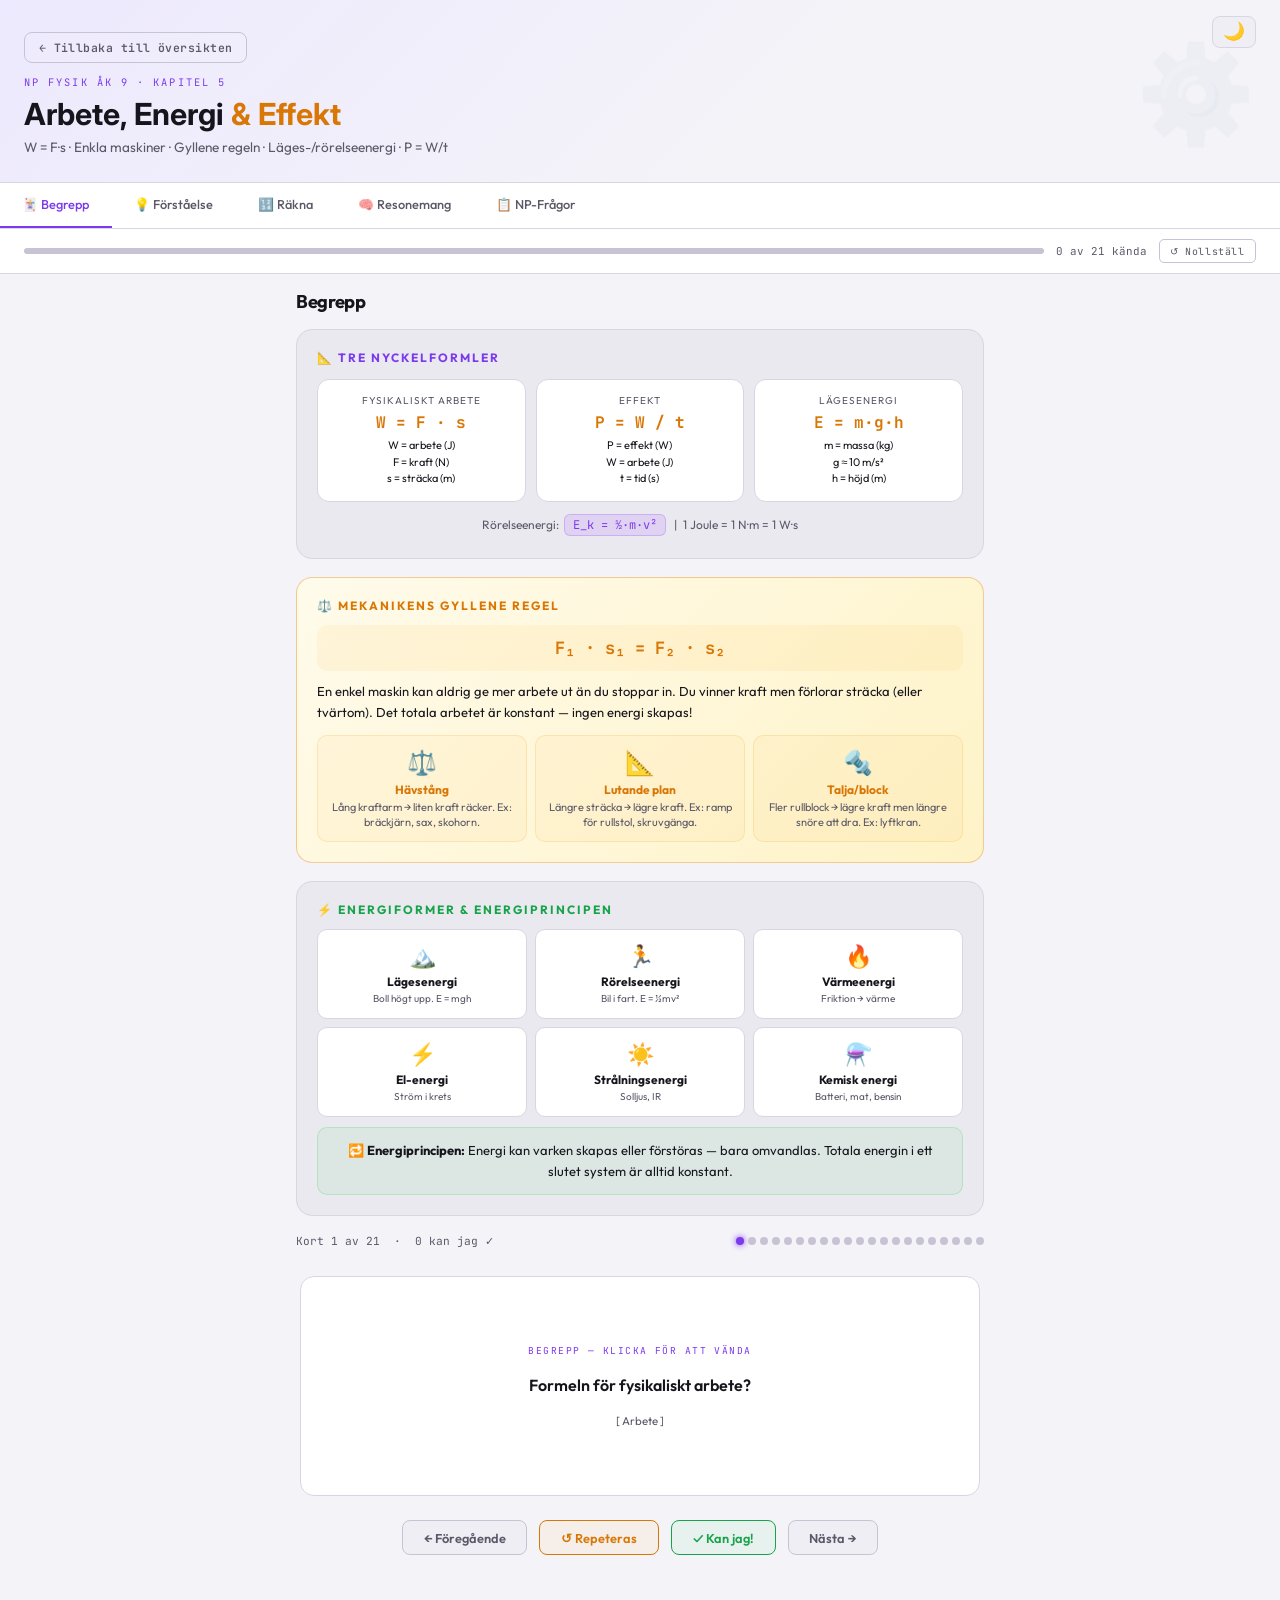
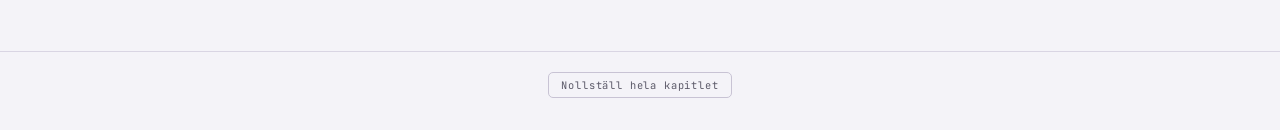
==== commit a2d47f22: "WCAG AA omgång 2 — kontrast, fokusringar, rubrikhierarki Made-with: Cursor" ====
--- a/fysik_arbete_energi.html
+++ b/fysik_arbete_energi.html
@@ -20,7 +20,7 @@
 [data-theme="dark"]{
   --bg:#0d0d0f;--surface:#161618;--card:#1e1e22;--border:#2a2a32;
   --accent:#a259ff;--accent2:#f5a623;--accent3:#39d353;
-  --bad:#ff4d6d;--text:#e2e2f0;--muted:#6b6b80;
+  --bad:#ff4d6d;--text:#e2e2f0;--muted:#94a3b8;
   --good:#39d353;--warn:#f5a623;
   --mono:'JetBrains Mono',monospace;--card2:#18181c;--border2:#33333c;
   --header-grad-start:#1a0a2e;--golden-a:#1f1400;--golden-b:#2a1c00;--golden-border:rgba(245,166,35,.35);
@@ -91,7 +91,7 @@
 .ef-icon{font-size:22px;margin-bottom:4px}
 .ef-name{font-size:12px;font-weight:700;margin-bottom:3px}
 .ef-ex{font-size:10px;color:var(--muted);line-height:1.4}
-.eprinc{background:rgba(57,211,83,.08);border:1px solid rgba(57,211,83,.25);border-radius:10px;padding:12px 14px;margin-top:10px;font-size:13px;color:#a8f0b3;line-height:1.6;text-align:center}
+.eprinc{background:rgba(57,211,83,.08);border:1px solid rgba(57,211,83,.25);border-radius:10px;padding:12px 14px;margin-top:10px;font-size:13px;color:var(--text);line-height:1.6;text-align:center}
 
 /* CARDS */
 .stats-row{display:flex;gap:8px;margin-bottom:16px;flex-wrap:wrap}
@@ -141,21 +141,21 @@
 .fq-card.answered-wrong{border-color:rgba(255,77,109,.35)}
 .fq-feedback{margin-top:10px;padding:10px 14px;border-radius:10px;font-size:13px;line-height:1.5;display:none}
 .fq-feedback.show{display:block}
-.fq-feedback.ok{background:rgba(57,211,83,.1);border-left:3px solid var(--accent3);color:#a8f0b3}
-.fq-feedback.err{background:rgba(255,77,109,.1);border-left:3px solid var(--bad);color:#ffb3c1}
+.fq-feedback.ok{background:rgba(57,211,83,.1);border-left:3px solid var(--accent3);color:var(--good)}
+.fq-feedback.err{background:rgba(255,77,109,.1);border-left:3px solid var(--bad);color:var(--bad)}
 
 /* RÄKNA */
 .calc-card{background:var(--card);border:1px solid var(--border);border-radius:16px;padding:20px;margin-bottom:14px}
 .calc-q{font-weight:700;font-size:15px;margin-bottom:14px;line-height:1.5}
 .calc-input{display:flex;gap:8px;align-items:center;flex-wrap:wrap}
-.calc-inp{background:var(--surface);border:1px solid var(--border);color:var(--text);border-radius:8px;padding:9px 14px;font-family:'JetBrains Mono',monospace;font-size:14px;width:130px;outline:none}
+.calc-inp{background:var(--surface);border:1px solid var(--border);color:var(--text);border-radius:8px;padding:9px 14px;font-family:'JetBrains Mono',monospace;font-size:14px;width:130px}
 .calc-inp:focus{border-color:var(--accent)}
 .calc-unit{color:var(--muted);font-size:13px}
 .btn-check{background:var(--accent);color:#fff;border:none;border-radius:8px;padding:9px 18px;cursor:pointer;font-family:'Outfit',sans-serif;font-weight:700;font-size:13px}
 .calc-result{margin-top:10px;padding:10px 14px;border-radius:10px;font-size:13px;display:none}
 .calc-result.show{display:block}
-.calc-result.ok{background:rgba(57,211,83,.1);border-left:3px solid var(--accent3);color:#a8f0b3}
-.calc-result.err{background:rgba(255,77,109,.1);border-left:3px solid var(--bad);color:#ffb3c1}
+.calc-result.ok{background:rgba(57,211,83,.1);border-left:3px solid var(--accent3);color:var(--good)}
+.calc-result.err{background:rgba(255,77,109,.1);border-left:3px solid var(--bad);color:var(--bad)}
 
 /* RESONEMANG */
 .res-card{background:var(--card);border:1px solid var(--border);border-radius:16px;padding:22px;margin-bottom:16px}
@@ -163,16 +163,16 @@
 .res-badge.np{background:rgba(162,89,255,.2);color:var(--accent)}
 .res-badge.res{background:rgba(245,166,35,.2);color:var(--accent2)}
 .res-q{font-weight:700;font-size:15px;line-height:1.5;margin-bottom:12px}
-.res-context{background:var(--surface);border-left:3px solid var(--accent2);border-radius:0 8px 8px 0;padding:12px 14px;margin-bottom:14px;font-size:13px;color:#ffd9a0;line-height:1.6}
+.res-context{background:var(--surface);border-left:3px solid var(--accent2);border-radius:0 8px 8px 0;padding:12px 14px;margin-bottom:14px;font-size:13px;color:var(--text);line-height:1.6}
 .res-steps{display:flex;flex-direction:column;gap:8px;margin-bottom:12px}
 .res-step{background:var(--surface);border:1px solid var(--border);border-radius:10px;padding:12px 14px}
 .res-step label{font-size:12px;font-weight:700;color:var(--muted);display:block;margin-bottom:6px;letter-spacing:1px;text-transform:uppercase}
-.res-textarea{width:100%;background:transparent;border:none;color:var(--text);font-family:'Outfit',sans-serif;font-size:13px;resize:none;outline:none;min-height:60px;line-height:1.6}
+.res-textarea{width:100%;background:transparent;border:none;color:var(--text);font-family:'Outfit',sans-serif;font-size:13px;resize:none;min-height:60px;line-height:1.6}
 .btn-model{background:transparent;border:1px solid var(--accent2);color:var(--accent2);padding:8px 16px;border-radius:8px;cursor:pointer;font-family:'Outfit',sans-serif;font-size:12px;font-weight:700;transition:all .2s}
 .btn-model:hover{background:rgba(245,166,35,.1)}
 .model-ans{margin-top:10px;background:rgba(245,166,35,.05);border:1px solid rgba(245,166,35,.2);border-radius:10px;padding:14px;font-size:13px;line-height:1.6;display:none}
 .model-ans.show{display:block}
-.model-ans h4{color:var(--accent2);font-size:11px;font-weight:700;letter-spacing:1px;text-transform:uppercase;margin-bottom:8px}
+.model-ans h3{color:var(--accent2);font-size:11px;font-weight:700;letter-spacing:1px;text-transform:uppercase;margin-bottom:8px}
 .grade-row{display:flex;gap:6px;flex-wrap:wrap;margin-top:8px}
 .grade{font-size:11px;font-weight:700;padding:4px 10px;border-radius:6px}
 .grade-e{background:rgba(162,89,255,.2);color:var(--accent)}
@@ -237,6 +237,7 @@
 
 <!-- ===== BEGREPP ===== -->
 <div class="section active" id="sec-begrepp">
+  <h2 class="tab-section-h2">Begrepp</h2>
   <!-- FORMULAS -->
   <div class="fbox">
     <h3>📐 Tre nyckelformler</h3>
@@ -266,7 +267,7 @@
   <div class="golden">
     <h3>⚖️ Mekanikens gyllene regel</h3>
     <div class="golden-rule">F₁ · s₁ = F₂ · s₂</div>
-    <p style="font-size:13px;color:#ffd9a0;line-height:1.6;margin-bottom:12px">
+    <p style="font-size:13px;color:var(--text);line-height:1.6;margin-bottom:12px">
       En enkel maskin kan aldrig ge mer arbete ut än du stoppar in. Du vinner kraft men förlorar sträcka (eller tvärtom). Det totala arbetet är konstant — ingen energi skapas!
     </p>
     <div class="machine-row">
@@ -314,7 +315,7 @@
 
   <div class="repeat-mode-strip" id="repeatModeStrip" aria-live="polite">Repetera-läge · <span id="repeatLeftCount">0</span> kvar</div>
 
-  <div class="flashcard-scene" onclick="flipCard()">
+  <div class="flashcard-scene" role="button" tabindex="0" aria-label="Flashkort — klicka för att vända" onclick="flipCard()" onkeydown="if(event.key==='Enter'||event.key===' '){event.preventDefault();flipCard();}">
     <div class="flashcard-inner" id="fcInner">
       <div class="card-side card-front">
         <div class="card-side-label">Begrepp — klicka för att vända</div>
@@ -338,6 +339,7 @@
 
 <!-- ===== FÖRSTÅELSE ===== -->
 <div class="section" id="sec-forstaaelse">
+  <h2 class="tab-section-h2">Förståelse</h2>
   <div class="stats-row" style="margin-top:16px">
     <div class="stat"><div class="stat-val" id="fScore" style="color:var(--accent3)">0</div><div class="stat-lbl">Rätt</div></div>
     <div class="stat"><div class="stat-val" id="fPct" style="color:var(--accent2)">0%</div><div class="stat-lbl">Klart</div></div>
@@ -490,7 +492,8 @@
 
 <!-- ===== RÄKNA ===== -->
 <div class="section" id="sec-rakna">
-  <div style="margin-top:16px;margin-bottom:16px;background:rgba(162,89,255,.08);border:1px solid rgba(162,89,255,.25);border-radius:12px;padding:14px;font-size:13px;line-height:1.9;color:#d4b8ff">
+  <h2 class="tab-section-h2">Räkna</h2>
+  <div style="margin-top:16px;margin-bottom:16px;background:rgba(162,89,255,.08);border:1px solid rgba(162,89,255,.25);border-radius:12px;padding:14px;font-size:13px;line-height:1.9;color:var(--text)">
     <strong>📐 Formler:</strong><br>
     <span class="fc">W = F · s</span> arbete (J) = kraft (N) × sträcka (m)<br>
     <span class="fc">P = W / t</span> effekt (W) = arbete (J) / tid (s)<br>
@@ -502,7 +505,7 @@
     <div class="fq-num">Räkneuppgift 1</div>
     <div class="calc-q">Du drar en låda med kraften 50 N över 4 meter. Hur stort är det utförda arbetet?</div>
     <div class="calc-input">
-      <input type="number" class="calc-inp" id="r1" placeholder="?">
+      <input type="number" class="calc-inp" id="r1" placeholder="?" aria-label="Svar: utfört arbete i joule">
       <span class="calc-unit">J</span>
       <button class="btn-check" onclick="chk('r1',200,'r1-res','✅ Rätt! W = F·s = 50×4 = 200 J','❌ Fel. W = F · s = 50 N × 4 m = 200 J',2)">Kontrollera</button>
     </div>
@@ -513,7 +516,7 @@
     <div class="fq-num">Räkneuppgift 2</div>
     <div class="calc-q">En hiss lyfter 800 N (en person) 3 meter på 5 sekunder. Hur stor är hissens effekt?</div>
     <div class="calc-input">
-      <input type="number" class="calc-inp" id="r2" placeholder="?">
+      <input type="number" class="calc-inp" id="r2" placeholder="?" aria-label="Svar: hissens effekt i watt">
       <span class="calc-unit">W</span>
       <button class="btn-check" onclick="chk('r2',480,'r2-res','✅ Rätt! W = 800×3 = 2400 J, P = 2400/5 = 480 W','❌ Fel. W = 800×3 = 2400 J → P = W/t = 2400/5 = 480 W',5)">Kontrollera</button>
     </div>
@@ -524,7 +527,7 @@
     <div class="fq-num">Räkneuppgift 3</div>
     <div class="calc-q">En sten (massa 2 kg) ligger 5 m högt. Hur stor är dess lägesenergi? (g = 10)</div>
     <div class="calc-input">
-      <input type="number" class="calc-inp" id="r3" placeholder="?">
+      <input type="number" class="calc-inp" id="r3" placeholder="?" aria-label="Svar: lägesenergi i joule">
       <span class="calc-unit">J</span>
       <button class="btn-check" onclick="chk('r3',100,'r3-res','✅ Rätt! E = mgh = 2×10×5 = 100 J','❌ Fel. E_läges = m·g·h = 2×10×5 = 100 J',1)">Kontrollera</button>
     </div>
@@ -535,7 +538,7 @@
     <div class="fq-num">Räkneuppgift 4</div>
     <div class="calc-q">Gyllene regeln: Du vill lyfta 400 N med en hävstång. Kraftarmen är 2 m, motståndsarmen 0,5 m. Hur stor kraft behöver du?</div>
     <div class="calc-input">
-      <input type="number" class="calc-inp" id="r4" placeholder="?">
+      <input type="number" class="calc-inp" id="r4" placeholder="?" aria-label="Svar: kraft på hävstången i newton">
       <span class="calc-unit">N</span>
       <button class="btn-check" onclick="chk('r4',100,'r4-res','✅ Rätt! F₁·s₁ = F₂·s₂ → F₁·2 = 400·0,5 → F₁ = 100 N','❌ Fel. F₁·2 = 400·0,5 → F₁ = 200/2 = 100 N',2)">Kontrollera</button>
     </div>
@@ -546,7 +549,7 @@
     <div class="fq-num">Räkneuppgift 5</div>
     <div class="calc-q">En motor med effekten 200 W arbetar i 30 sekunder. Hur mycket arbete utförs?</div>
     <div class="calc-input">
-      <input type="number" class="calc-inp" id="r5" placeholder="?">
+      <input type="number" class="calc-inp" id="r5" placeholder="?" aria-label="Svar: utfört arbete i joule vid given effekt och tid">
       <span class="calc-unit">J</span>
       <button class="btn-check" onclick="chk('r5',6000,'r5-res','✅ Rätt! W = P·t = 200×30 = 6000 J','❌ Fel. W = P · t = 200 W × 30 s = 6000 J',10)">Kontrollera</button>
     </div>
@@ -556,6 +559,7 @@
 
 <!-- ===== RESONEMANG ===== -->
 <div class="section" id="sec-resonemang">
+  <h2 class="tab-section-h2">Resonemang</h2>
 
   <div class="res-card">
     <span class="res-badge np">NP-liknande</span>
@@ -564,20 +568,20 @@
     <div class="res-steps">
       <div class="res-step">
         <label>Vilket fysikaliskt samband avgör detta?</label>
-        <textarea class="res-textarea" placeholder="Vilken formel/princip är relevant?"></textarea>
+        <textarea class="res-textarea" placeholder="Vilken formel/princip är relevant?" aria-label="Blocknyckel: vilket samband avgör vem som behöver minst kraft?"></textarea>
       </div>
       <div class="res-step">
         <label>Förklara med hävstångsprincipen</label>
-        <textarea class="res-textarea" placeholder="Kraftarm, hävarm... vad händer när kraftarmen är längre?"></textarea>
+        <textarea class="res-textarea" placeholder="Kraftarm, hävarm... vad händer när kraftarmen är längre?" aria-label="Förklara med hävstångsprincipen"></textarea>
       </div>
       <div class="res-step">
         <label>Slutsats — vem av de tre behöver minst kraft?</label>
-        <textarea class="res-textarea" placeholder="Motivera svaret..."></textarea>
+        <textarea class="res-textarea" placeholder="Motivera svaret..." aria-label="Slutsats: vem behöver minst kraft?"></textarea>
       </div>
     </div>
     <button class="btn-model" onclick="showModel('block')">Visa modellsvar</button>
     <div class="model-ans" id="ma-block">
-      <h4>✅ Modellsvar (NP-nivå)</h4>
+      <h3>✅ Modellsvar (NP-nivå)</h3>
       <p><strong>Samband:</strong> Hävstångsprincipen / gyllene regeln: F₁ · s₁ = F₂ · s₂. Motståndet (mutter) är konstant. Kraftarmen (avstånd hand–stödpunkt) avgör hur mycket kraft som krävs.</p>
       <p style="margin-top:6px"><strong>Resonemang:</strong> Längre kraftarm → lägre kraft behövs för samma vridmoment. Meja håller längst ut → störst kraftarm → minst kraft krävs.</p>
       <p style="margin-top:6px"><strong>Slutsats:</strong> Meja behöver minst kraft eftersom hennes hand sitter längst ifrån muttern (fulcrum), vilket ger den längsta kraftarmen.</p>
@@ -596,20 +600,20 @@
     <div class="res-steps">
       <div class="res-step">
         <label>Beräkna lägesenergin högst upp (g = 10)</label>
-        <textarea class="res-textarea" placeholder="E = m·g·h = ?"></textarea>
+        <textarea class="res-textarea" placeholder="E = m·g·h = ?" aria-label="Rutschbana: beräkna lägesenergi högst upp"></textarea>
       </div>
       <div class="res-step">
         <label>Vad händer med energin under nedfärden?</label>
-        <textarea class="res-textarea" placeholder="Beskriv omvandlingen med energiprincipen..."></textarea>
+        <textarea class="res-textarea" placeholder="Beskriv omvandlingen med energiprincipen..." aria-label="Vad händer med energin under nedfärden?"></textarea>
       </div>
       <div class="res-step">
         <label>Varför är hastigheten inte exakt vad man räknar ut av mgh = ½mv²?</label>
-        <textarea class="res-textarea" placeholder="Vad tar friktion hand om?"></textarea>
+        <textarea class="res-textarea" placeholder="Vad tar friktion hand om?" aria-label="Varför motsvarar inte hastigheten exakt mgh = ½mv²?"></textarea>
       </div>
     </div>
     <button class="btn-model" onclick="showModel('rutscha')">Visa modellsvar</button>
     <div class="model-ans" id="ma-rutscha">
-      <h4>✅ Modellsvar</h4>
+      <h3>✅ Modellsvar</h3>
       <p><strong>Lägesenergi:</strong> E = mgh = 30 × 10 × 5 = 1 500 J</p>
       <p style="margin-top:6px"><strong>Omvandling:</strong> Lägesenergin omvandlas successivt till rörelseenergi under nedfärden. Om fri från friktion: E_rörelse = ½mv² = ½ × 30 × 64 = 960 J. Differensen (1500 − 960 = 540 J) har omvandlats till värme och ljud via friktion mot banan.</p>
       <p style="margin-top:6px"><strong>Energiprincipen:</strong> Energi förstörs inte — den omvandlas. Totalt: 1 500 J = 960 J (rörelse) + 540 J (värme/ljud).</p>
@@ -628,16 +632,16 @@
     <div class="res-steps">
       <div class="res-step">
         <label>Koppla till mekanikens gyllene regel</label>
-        <textarea class="res-textarea" placeholder="Vad är 'sträckan' för handtaget vs. bilen?"></textarea>
+        <textarea class="res-textarea" placeholder="Vad är 'sträckan' för handtaget vs. bilen?" aria-label="Skruvgänga: koppla till gyllene regeln"></textarea>
       </div>
       <div class="res-step">
         <label>Kan man lyfta en tyngre last än vad man orkar annars?</label>
-        <textarea class="res-textarea" placeholder="Ja eller nej och varför?"></textarea>
+        <textarea class="res-textarea" placeholder="Ja eller nej och varför?" aria-label="Kan domkraften lyfta tyngre än handkraften?"></textarea>
       </div>
     </div>
     <button class="btn-model" onclick="showModel('skruv')">Visa modellsvar</button>
     <div class="model-ans" id="ma-skruv">
-      <h4>✅ Modellsvar</h4>
+      <h3>✅ Modellsvar</h3>
       <p><strong>Gyllene regeln:</strong> F₁ · s₁ = F₂ · s₂. Handtaget rör sig en lång sträcka (cirkelns omkrets × varv) men bilen lyfts bara millimeter. Lång sträcka in → stor kraft ut (bilen). Handkraften behöver vara liten.</p>
       <p style="margin-top:6px"><strong>Kan man lyfta mer?</strong> Ja! Du kan lyfta en tyngd som är tusentals gånger din handkraft — men du måste vrida handtaget väldigt många varv. Det totala arbetet är detsamma: ingen energi skapas, du sprider ut ansträngningen över lång tid/sträcka.</p>
     </div>
@@ -650,16 +654,16 @@
     <div class="res-steps">
       <div class="res-step">
         <label>Beräkna hur mycket energi varje lampa använder på 1 timme (3600 s)</label>
-        <textarea class="res-textarea" placeholder="W = P·t = ? J för respektive lampa..."></textarea>
+        <textarea class="res-textarea" placeholder="W = P·t = ? J för respektive lampa..." aria-label="LED och glödlampa: energi på en timme"></textarea>
       </div>
       <div class="res-step">
         <label>Resonera kring varför LED är bättre ur energisynpunkt</label>
-        <textarea class="res-textarea" placeholder="Koppling till effekt, energi och omvandlingsförluster..."></textarea>
+        <textarea class="res-textarea" placeholder="Koppling till effekt, energi och omvandlingsförluster..." aria-label="Varför är LED bättre ur energisynpunkt?"></textarea>
       </div>
     </div>
     <button class="btn-model" onclick="showModel('led')">Visa modellsvar</button>
     <div class="model-ans" id="ma-led">
-      <h4>✅ Modellsvar</h4>
+      <h3>✅ Modellsvar</h3>
       <p><strong>Glödlampa:</strong> W = 60 × 3600 = 216 000 J = 216 kJ. Av dessa → 5% = 10 800 J som ljus, 95% = 205 200 J som oanvändbar värme.</p>
       <p style="margin-top:6px"><strong>LED:</strong> W = 8 × 3600 = 28 800 J = 28,8 kJ. Av dessa → 80% = 23 040 J som ljus, 20% = 5 760 J som värme.</p>
       <p style="margin-top:6px"><strong>Slutsats:</strong> LED använder 7,5× mindre energi för samma ljusmängd. Energiprincipen: energin förstörs inte — den omvandlas, men glödlampan slösar med värme. LED är mer energieffektiv (lägre effekt + högre andel nyttig energi).</p>
@@ -674,7 +678,8 @@
 
 <!-- ===== NP-FRÅGOR ===== -->
 <div class="section" id="sec-np">
-  <div style="margin-top:16px;margin-bottom:16px;background:rgba(162,89,255,.08);border:1px solid rgba(162,89,255,.25);border-radius:12px;padding:14px;font-size:13px;line-height:1.6;color:#d4b8ff">
+  <h2 class="tab-section-h2">NP-frågor</h2>
+  <div style="margin-top:16px;margin-bottom:16px;background:rgba(162,89,255,.08);border:1px solid rgba(162,89,255,.25);border-radius:12px;padding:14px;font-size:13px;line-height:1.6;color:var(--text)">
     <strong>🎯 Riktiga &amp; NP-liknande frågor</strong> — svara alltid med motivering och visa beräkningar!
   </div>
 
@@ -684,12 +689,12 @@
     <div class="res-steps" style="margin-top:10px">
       <div class="res-step">
         <label>Ditt svar — motivera med hävstångsprincipen</label>
-        <textarea class="res-textarea" placeholder="Nämn vem och förklara varför med rätt begrepp..." style="min-height:80px"></textarea>
+        <textarea class="res-textarea" placeholder="Nämn vem och förklara varför med rätt begrepp..." style="min-height:80px" aria-label="NP: blocknyckel — vem behöver minst kraft?"></textarea>
       </div>
     </div>
     <button class="btn-model" onclick="showModel('np1')">Visa exempelsvar (E/C/A)</button>
     <div class="model-ans" id="ma-np1">
-      <h4>✅ Exempelsvar</h4>
+      <h3>✅ Exempelsvar</h3>
       <p><strong>E:</strong> "Meja behöver minst kraft eftersom hon håller längst ut."</p>
       <p style="margin-top:6px"><strong>C:</strong> "Meja håller längst från muttern (störst kraftarm). Hävstångsprincipen: lång kraftarm → liten kraft behövs för att skapa samma vridmoment/kraft på muttern."</p>
       <p style="margin-top:6px"><strong>A:</strong> "Meja. Hävstångsprincipen/gyllene regeln: F₁·s₁ = F₂·s₂. Kraft × hävarm = konstant. Mejas hävarm är längst → krävs minst kraft F₁. Cornelia har kortast hävarm → behöver störst kraft."</p>
@@ -714,12 +719,12 @@
     <div class="res-steps" style="margin-top:10px">
       <div class="res-step">
         <label>Beräkning och förklaring</label>
-        <textarea class="res-textarea" placeholder="F₁·s₁ = F₂·s₂ → F_ramp × 6 = 800 × 1 → ?" style="min-height:80px"></textarea>
+        <textarea class="res-textarea" placeholder="F₁·s₁ = F₂·s₂ → F_ramp × 6 = 800 × 1 → ?" style="min-height:80px" aria-label="NP: rullstolsramp och gyllene regeln"></textarea>
       </div>
     </div>
     <button class="btn-model" onclick="showModel('np3')">Visa modellsvar</button>
     <div class="model-ans" id="ma-np3">
-      <h4>✅ Modellsvar</h4>
+      <h3>✅ Modellsvar</h3>
       <p><strong>Beräkning:</strong> F_ramp × 6 = 800 × 1 → F_ramp = 800/6 ≈ 133 N</p>
       <p style="margin-top:6px"><strong>Gyllene regeln:</strong> Rampen är en enkel maskin (lutande plan). Längre sträcka (6 m) → lägre kraft (133 N) jämfört med direkt lyft (800 N × 1 m). Det totala arbetet är detsamma: 133 × 6 = 800 × 1 = 800 J. Ingen energi skapas eller förstörs.</p>
     </div>
--- a/theme-ui.css
+++ b/theme-ui.css
@@ -1,3 +1,11 @@
+.tab-section-h2 {
+  font-size: 1.15rem;
+  font-weight: 700;
+  margin: 0 0 1rem;
+  color: var(--text);
+  letter-spacing: -0.02em;
+}
+
 .theme-toggle {
   position: absolute;
   top: 1rem;
@@ -16,3 +24,27 @@
   background: var(--card);
   border-color: var(--border2);
 }
+.theme-toggle:focus-visible {
+  outline: 2px solid var(--accent, #2563eb);
+  outline-offset: 2px;
+}
+
+.tab-btn:focus-visible,
+.card-btn:focus-visible,
+.fq-opt:focus-visible,
+.f-opt:focus-visible,
+.mc-option:focus-visible,
+.calc-inp:focus-visible,
+.res-textarea:focus-visible,
+.open-textarea:focus-visible,
+.flashcard-scene:focus-visible,
+.subject-btn:focus-visible,
+.reset-all-btn:focus-visible,
+.tab-reset-btn:focus-visible,
+.back-link:focus-visible,
+.btn-check:focus-visible,
+.btn-model:focus-visible,
+.btn:focus-visible {
+  outline: 2px solid var(--accent, #2563eb);
+  outline-offset: 2px;
+}
